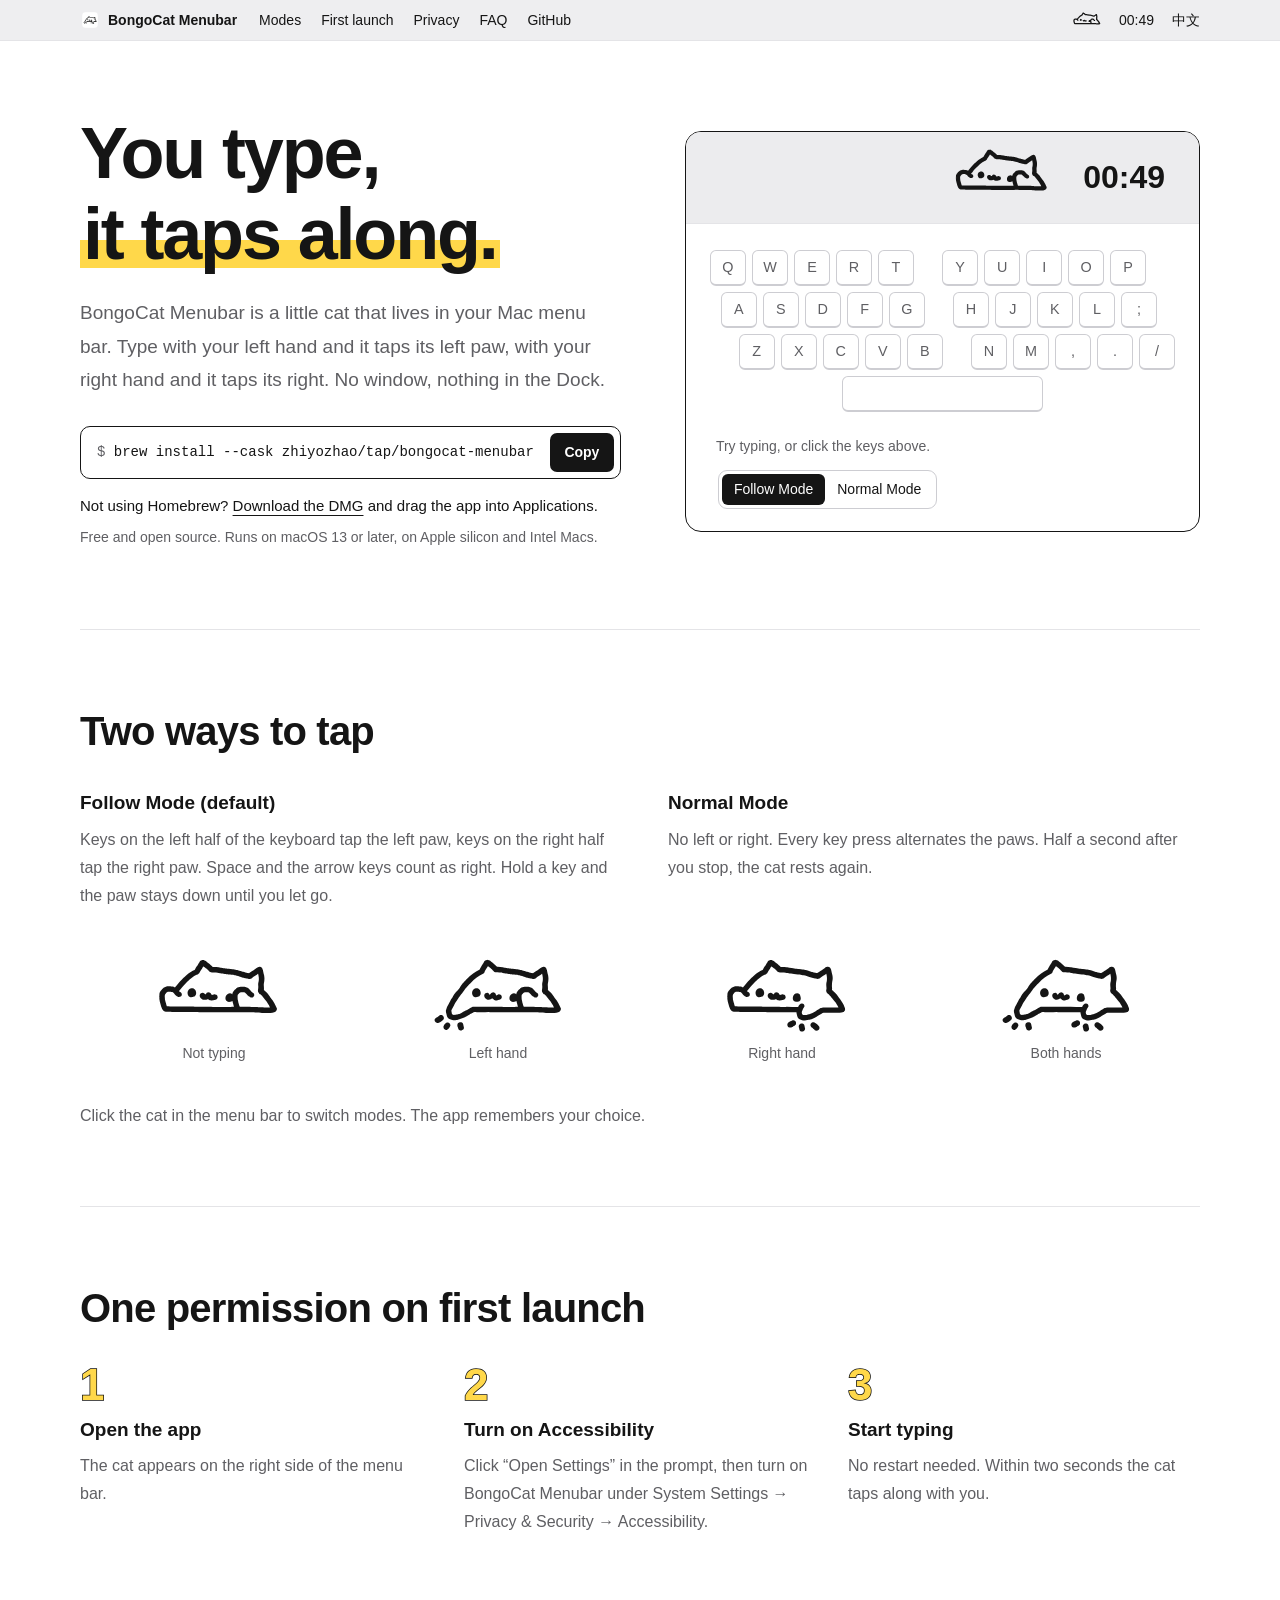
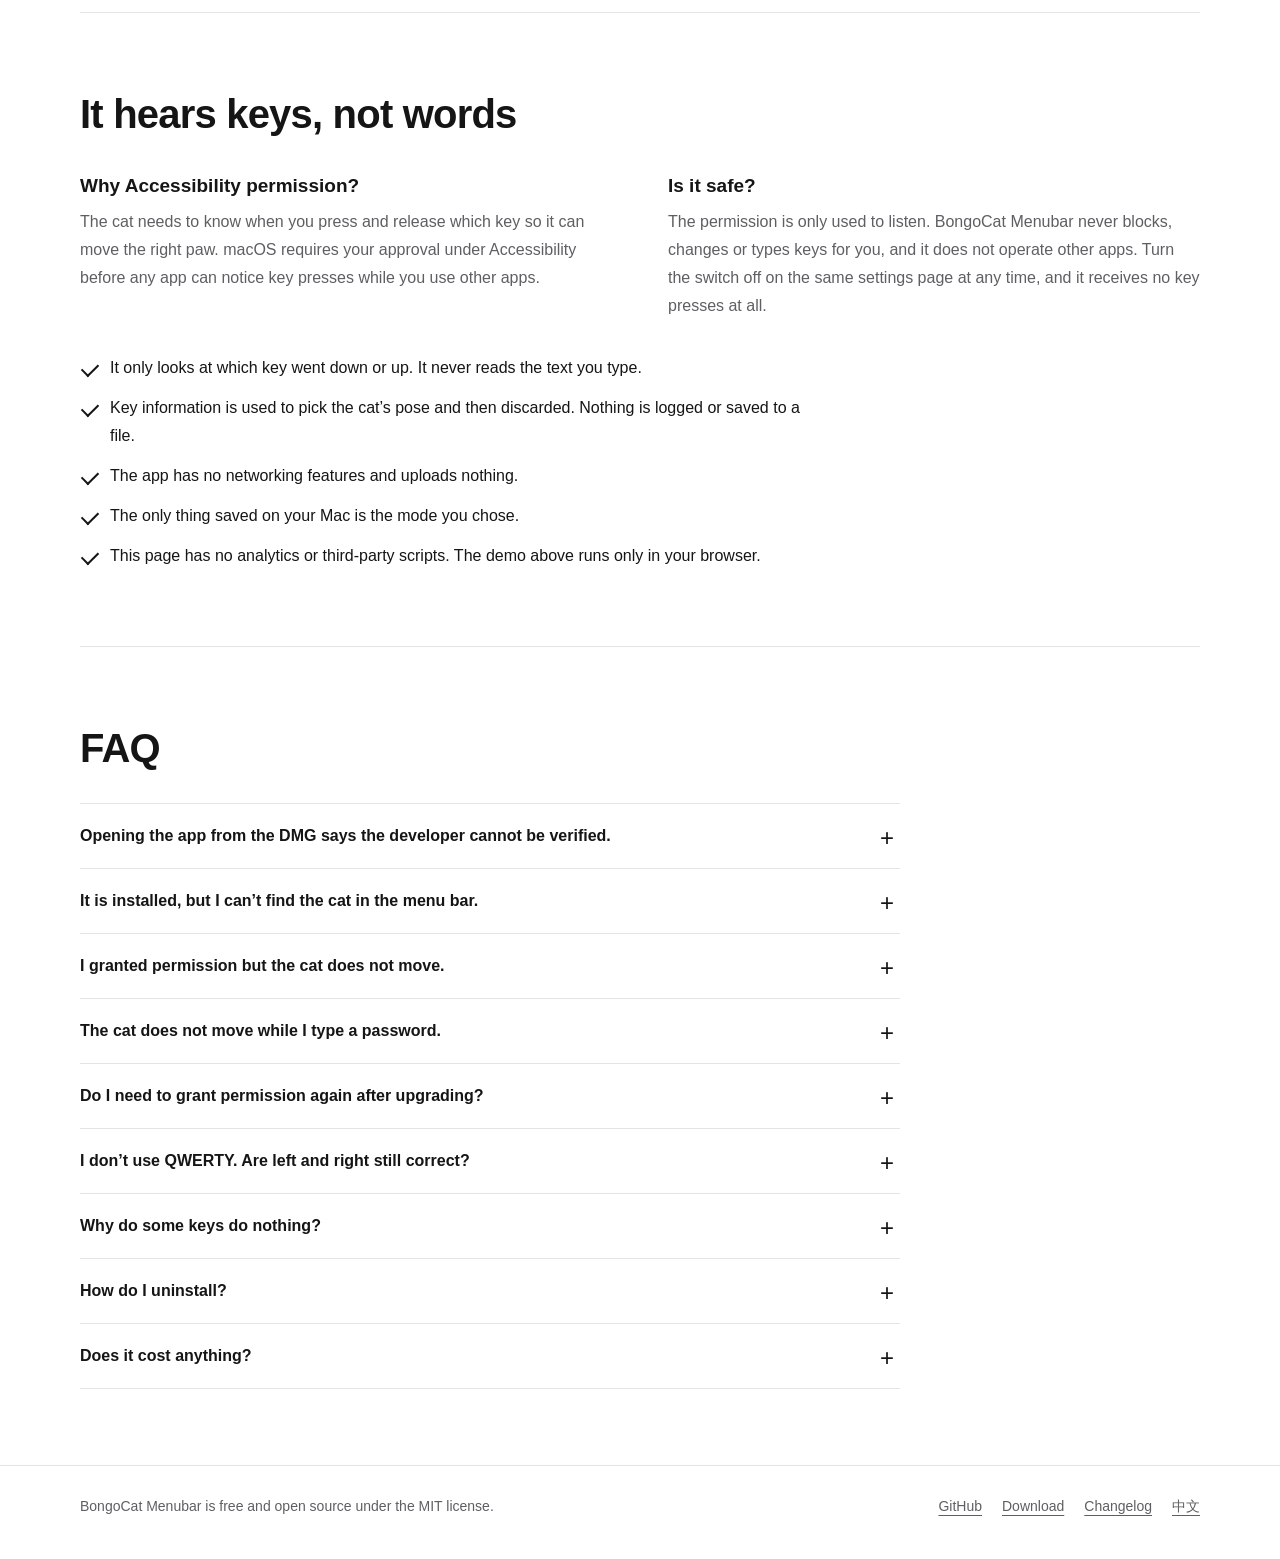
==== site/en/index.html @ d7685385 "feat(site): 新增 GitHub Pages 单页官网，首屏可交互演示，中英双语、浅色深色" ====
<!doctype html>
<html lang="en">
<head>
  <meta charset="utf-8">
  <meta name="viewport" content="width=device-width, initial-scale=1">
  <title>BongoCat Menubar: you type, it taps along</title>
  <meta name="description" content="A Bongo Cat that lives in your Mac menu bar and taps its paws as you type. Free and open source, no network access, never reads what you type. macOS 13 or later.">
  <link rel="canonical" href="https://zhiyozhao.github.io/bongocat-menubar/en/">
  <link rel="alternate" hreflang="zh-CN" href="https://zhiyozhao.github.io/bongocat-menubar/">
  <link rel="alternate" hreflang="en" href="https://zhiyozhao.github.io/bongocat-menubar/en/">
  <link rel="alternate" hreflang="x-default" href="https://zhiyozhao.github.io/bongocat-menubar/">
  <meta name="theme-color" content="#ececee" media="(prefers-color-scheme: light)">
  <meta name="theme-color" content="#2a2a2e" media="(prefers-color-scheme: dark)">
  <meta property="og:type" content="website">
  <meta property="og:title" content="BongoCat Menubar: you type, it taps along">
  <meta property="og:description" content="A Bongo Cat that lives in your Mac menu bar. Free and open source, macOS 13 or later.">
  <meta property="og:url" content="https://zhiyozhao.github.io/bongocat-menubar/en/">
  <meta property="og:image" content="https://zhiyozhao.github.io/bongocat-menubar/assets/og-en.png">
  <meta property="og:locale" content="en_US">
  <meta name="twitter:card" content="summary_large_image">
  <link rel="icon" href="../assets/icon-64.png" type="image/png">
  <link rel="apple-touch-icon" href="../assets/icon-180.png">
  <link rel="stylesheet" href="../style.css">
  <script type="application/ld+json">
  {"@context":"https://schema.org","@type":"SoftwareApplication","name":"BongoCat Menubar","applicationCategory":"UtilitiesApplication","operatingSystem":"macOS 13 or later","offers":{"@type":"Offer","price":"0","priceCurrency":"USD"},"downloadUrl":"https://github.com/zhiyozhao/bongocat-menubar/releases/latest","url":"https://zhiyozhao.github.io/bongocat-menubar/en/","inLanguage":"en"}
  </script>
  <script type="application/ld+json">{"@context": "https://schema.org", "@type": "FAQPage", "mainEntity": [{"@type": "Question", "name": "Opening the app from the DMG says the developer cannot be verified.", "acceptedAnswer": {"@type": "Answer", "text": "The app is not notarized by Apple, so macOS blocks the first launch. Open it once, then go to System Settings → Privacy & Security, click “Open Anyway” near the bottom and confirm. It will not ask again. Installing with Homebrew avoids this prompt."}}, {"@type": "Question", "name": "It is installed, but I can’t find the cat in the menu bar.", "acceptedAnswer": {"@type": "Answer", "text": "When the menu bar is full, MacBooks with a notch hide the icons that don’t fit behind the notch. Quit a few menu bar apps you rarely use, or hold Command and drag unneeded system icons out of the menu bar, and the cat will show up."}}, {"@type": "Question", "name": "I granted permission but the cat does not move.", "acceptedAnswer": {"@type": "Answer", "text": "In System Settings → Privacy & Security → Accessibility, turn BongoCat Menubar off and on again. If that does not help, remove it with the “−” button below the list, reopen the app and grant permission again."}}, {"@type": "Question", "name": "The cat does not move while I type a password.", "acceptedAnswer": {"@type": "Answer", "text": "That is macOS protecting you: while you type into a password field (or a terminal with “Secure Keyboard Entry” on), the system does not tell any third-party app about key presses. It recovers once you leave that field."}}, {"@type": "Question", "name": "Do I need to grant permission again after upgrading?", "acceptedAnswer": {"@type": "Answer", "text": "Since 1.0.0 the permission survives upgrades. Upgrading from an older version needs one more grant."}}, {"@type": "Question", "name": "I don’t use QWERTY. Are left and right still correct?", "acceptedAnswer": {"@type": "Answer", "text": "Yes. Left and right follow the physical position of the keys, whatever input source or keyboard layout you use."}}, {"@type": "Question", "name": "Why do some keys do nothing?", "acceptedAnswer": {"@type": "Answer", "text": "The numeric keypad, Caps Lock, fn, Home, End, Page Up, Page Down, Forward Delete and F13 and above do not move the cat."}}, {"@type": "Question", "name": "How do I uninstall?", "acceptedAnswer": {"@type": "Answer", "text": "First turn off “Launch at Login” in the cat’s menu (if you turned it on). Then run brew uninstall --cask bongocat-menubar, or drag the app from Applications to the Trash. To clear the permission entry too, remove it from the Accessibility list with the “−” button."}}, {"@type": "Question", "name": "Does it cost anything?", "acceptedAnswer": {"@type": "Answer", "text": "No. BongoCat Menubar is free and open source under the MIT license. No ads, no account, no subscription."}}]}</script>
</head>
<body>
  <a class="skip-link" href="#main">Skip to content</a>
  <header class="menubar">
    <div class="wrap">
      <a class="app" href="./"><img src="../assets/icon-64.png" alt="" width="20" height="20">BongoCat Menubar</a>
      <nav aria-label="Page">
        <a href="#modes">Modes</a><a href="#start">First launch</a><a href="#privacy">Privacy</a><a href="#faq">FAQ</a><a href="https://github.com/zhiyozhao/bongocat-menubar">GitHub</a>
      </nav>
      <div class="tray">
        <span class="cat" data-frame="idle" aria-hidden="true"><i class="idle"></i><i class="a"></i><i class="b"></i><i class="both"></i></span>
        <span class="clock" aria-hidden="true">12:14</span>
        <a class="lang" href="../" hreflang="zh-CN" lang="zh-CN">中文</a>
      </div>
    </div>
  </header>

  <main id="main" class="wrap">
    <section class="hero">
      <div class="intro">
        <h1>You type,<br><mark>it taps along.</mark></h1>
        <p class="lede">BongoCat Menubar is a little cat that lives in your Mac menu bar. Type with your left hand and it taps its left paw, with your right hand and it taps its right. No window, nothing in the Dock.</p>
      </div>

      <figure class="demo" aria-label="Demo: the top right of the menu bar, magnified. Type or tap the keys below and the cat taps along">
        <div class="demo-bar">
          <span class="cat" data-frame="idle" aria-hidden="true"><i class="idle"></i><i class="a"></i><i class="b"></i><i class="both"></i></span>
          <span class="clock" aria-hidden="true">12:14</span>
        </div>
        <div class="keyboard" aria-hidden="true">
          <div class="row"><span class="key" data-code="KeyQ">Q</span><span class="key" data-code="KeyW">W</span><span class="key" data-code="KeyE">E</span><span class="key" data-code="KeyR">R</span><span class="key" data-code="KeyT">T</span><span class="split"></span><span class="key" data-code="KeyY">Y</span><span class="key" data-code="KeyU">U</span><span class="key" data-code="KeyI">I</span><span class="key" data-code="KeyO">O</span><span class="key" data-code="KeyP">P</span></div>
          <div class="row"><span class="key" data-code="KeyA">A</span><span class="key" data-code="KeyS">S</span><span class="key" data-code="KeyD">D</span><span class="key" data-code="KeyF">F</span><span class="key" data-code="KeyG">G</span><span class="split"></span><span class="key" data-code="KeyH">H</span><span class="key" data-code="KeyJ">J</span><span class="key" data-code="KeyK">K</span><span class="key" data-code="KeyL">L</span><span class="key" data-code="Semicolon">;</span></div>
          <div class="row"><span class="key" data-code="KeyZ">Z</span><span class="key" data-code="KeyX">X</span><span class="key" data-code="KeyC">C</span><span class="key" data-code="KeyV">V</span><span class="key" data-code="KeyB">B</span><span class="split"></span><span class="key" data-code="KeyN">N</span><span class="key" data-code="KeyM">M</span><span class="key" data-code="Comma">,</span><span class="key" data-code="Period">.</span><span class="key" data-code="Slash">/</span></div>
          <div class="row"><span class="key space" data-code="Space"></span></div>
        </div>
        <div class="demo-foot">
          <p class="hint"><span class="pointer">Try typing, or click the keys above.</span><span class="touch">Tap the keys above to try it.</span></p>
          <fieldset class="modes">
            <legend>Mode</legend>
            <label><input type="radio" name="mode" value="follow" checked>Follow Mode</label>
            <label><input type="radio" name="mode" value="normal">Normal Mode</label>
          </fieldset>
        </div>
      </figure>

      <div class="get">
        <div class="install">
          <code>brew install --cask zhiyozhao/tap/bongocat-menubar</code>
          <button class="copy" type="button" data-copy="brew install --cask zhiyozhao/tap/bongocat-menubar" data-done="Copied" aria-label="Copy install command">Copy</button>
        </div>
        <p class="alt">Not using Homebrew? <a href="https://github.com/zhiyozhao/bongocat-menubar/releases/latest">Download the DMG</a> and drag the app into Applications.</p>
        <p class="meta">Free and open source. Runs on macOS 13 or later, on Apple silicon and Intel Macs.</p>
      </div>
    </section>

    <section id="modes" class="section">
      <h2>Two ways to tap</h2>
      <div class="two">
        <div><h3>Follow Mode (default)</h3><p class="muted">Keys on the left half of the keyboard tap the left paw, keys on the right half tap the right paw. Space and the arrow keys count as right. Hold a key and the paw stays down until you let go.</p></div>
        <div><h3>Normal Mode</h3><p class="muted">No left or right. Every key press alternates the paws. Half a second after you stop, the cat rests again.</p></div>
      </div>
      <ul class="poses">
        <li><span class="cat" data-static aria-hidden="true"><i class="idle"></i></span><span>Not typing</span></li>
        <li><span class="cat" data-static aria-hidden="true"><i class="a"></i></span><span>Left hand</span></li>
        <li><span class="cat" data-static aria-hidden="true"><i class="b"></i></span><span>Right hand</span></li>
        <li><span class="cat" data-static aria-hidden="true"><i class="both"></i></span><span>Both hands</span></li>
      </ul>
      <p class="note">Click the cat in the menu bar to switch modes. The app remembers your choice.</p>
    </section>

    <section id="start" class="section">
      <h2>One permission on first launch</h2>
      <ol class="steps">
        <li><h3>Open the app</h3><p class="muted">The cat appears on the right side of the menu bar.</p></li>
        <li><h3>Turn on Accessibility</h3><p class="muted">Click “Open Settings” in the prompt, then turn on BongoCat Menubar under System Settings → Privacy &amp; Security → Accessibility.</p></li>
        <li><h3>Start typing</h3><p class="muted">No restart needed. Within two seconds the cat taps along with you.</p></li>
      </ol>
    </section>

    <section id="privacy" class="section">
      <h2>It hears keys, not words</h2>
      <div class="two">
        <div><h3>Why Accessibility permission?</h3><p class="muted">The cat needs to know when you press and release which key so it can move the right paw. macOS requires your approval under Accessibility before any app can notice key presses while you use other apps.</p></div>
        <div><h3>Is it safe?</h3><p class="muted">The permission is only used to listen. BongoCat Menubar never blocks, changes or types keys for you, and it does not operate other apps. Turn the switch off on the same settings page at any time, and it receives no key presses at all.</p></div>
      </div>
      <ul class="promises">
        <li>It only looks at which key went down or up. It never reads the text you type.</li>
        <li>Key information is used to pick the cat’s pose and then discarded. Nothing is logged or saved to a file.</li>
        <li>The app has no networking features and uploads nothing.</li>
        <li>The only thing saved on your Mac is the mode you chose.</li>
        <li>This page has no analytics or third-party scripts. The demo above runs only in your browser.</li>
      </ul>
    </section>

    <section id="faq" class="section">
      <h2>FAQ</h2>
      <details><summary>Opening the app from the DMG says the developer cannot be verified.</summary><p>The app is not notarized by Apple, so macOS blocks the first launch. Open it once, then go to System Settings → Privacy &amp; Security, click “Open Anyway” near the bottom and confirm. It will not ask again. Installing with Homebrew avoids this prompt.</p></details>
      <details><summary>It is installed, but I can’t find the cat in the menu bar.</summary><p>When the menu bar is full, MacBooks with a notch hide the icons that don’t fit behind the notch. Quit a few menu bar apps you rarely use, or hold Command and drag unneeded system icons out of the menu bar, and the cat will show up.</p></details>
      <details><summary>I granted permission but the cat does not move.</summary><p>In System Settings → Privacy &amp; Security → Accessibility, turn BongoCat Menubar off and on again. If that does not help, remove it with the “−” button below the list, reopen the app and grant permission again.</p></details>
      <details><summary>The cat does not move while I type a password.</summary><p>That is macOS protecting you: while you type into a password field (or a terminal with “Secure Keyboard Entry” on), the system does not tell any third-party app about key presses. It recovers once you leave that field.</p></details>
      <details><summary>Do I need to grant permission again after upgrading?</summary><p>Since 1.0.0 the permission survives upgrades. Upgrading from an older version needs one more grant.</p></details>
      <details><summary>I don’t use QWERTY. Are left and right still correct?</summary><p>Yes. Left and right follow the physical position of the keys, whatever input source or keyboard layout you use.</p></details>
      <details><summary>Why do some keys do nothing?</summary><p>The numeric keypad, Caps Lock, fn, Home, End, Page Up, Page Down, Forward Delete and F13 and above do not move the cat.</p></details>
      <details><summary>How do I uninstall?</summary><p>First turn off “Launch at Login” in the cat’s menu (if you turned it on). Then run <code>brew uninstall --cask bongocat-menubar</code>, or drag the app from Applications to the Trash. To clear the permission entry too, remove it from the Accessibility list with the “−” button.</p></details>
      <details><summary>Does it cost anything?</summary><p>No. BongoCat Menubar is free and open source under the MIT license. No ads, no account, no subscription.</p></details>
    </section>
  </main>

  <footer>
    <div class="wrap">
      <span>BongoCat Menubar is free and open source under the MIT license.</span>
      <nav aria-label="Footer">
        <a href="https://github.com/zhiyozhao/bongocat-menubar">GitHub</a>
        <a href="https://github.com/zhiyozhao/bongocat-menubar/releases/latest">Download</a>
        <a href="https://github.com/zhiyozhao/bongocat-menubar/blob/master/CHANGELOG.md">Changelog</a>
        <a href="../" hreflang="zh-CN" lang="zh-CN">中文</a>
      </nav>
    </div>
  </footer>
  <script src="../demo.js" defer></script>
</body>
</html>
---- site/style.css ----
/* BongoCat Menubar site. Colors: paper / ink / pencil / rule / bar / marker. */
:root {
  color-scheme: light dark;
  --paper: #ffffff;
  --ink: #151515;
  --pencil: #5f5f63;
  --rule: #e4e4e7;
  --bar: #ececee;
  --key: #ffffff;
  --key-edge: #cdcdd2;
  --marker: #ffd84a;
  --on-marker: #151515;
  --max: 1120px;
  font-family: -apple-system, BlinkMacSystemFont, "SF Pro Text", "PingFang SC", "Hiragino Sans GB", "Microsoft YaHei", "Helvetica Neue", Arial, sans-serif;
  font-synthesis: none;
}

@media (prefers-color-scheme: dark) {
  :root {
    --paper: #18181a;
    --ink: #f2f2f3;
    --pencil: #a3a3aa;
    --rule: #2e2e33;
    --bar: #2a2a2e;
    --key: #222226;
    --key-edge: #3d3d43;
  }
}

* { box-sizing: border-box; }
html { scroll-behavior: smooth; scroll-padding-top: 64px; }
@media (prefers-reduced-motion: reduce) { html { scroll-behavior: auto; } }
body { margin: 0; background: var(--paper); color: var(--ink); font-size: 16px; line-height: 1.75; -webkit-text-size-adjust: 100%; }
a { color: inherit; text-decoration-thickness: 1px; text-underline-offset: 4px; }
a:hover { text-decoration-color: var(--marker); text-decoration-thickness: 3px; }
:focus-visible { outline: 3px solid var(--marker); outline-offset: 3px; border-radius: 4px; }
code, kbd, button, input { font: inherit; }
code { font-family: ui-monospace, "SF Mono", Menlo, monospace; font-size: .9em; }
.wrap { width: min(calc(100% - 48px), var(--max)); margin-inline: auto; }
.skip-link { position: fixed; top: -100px; left: 16px; z-index: 20; padding: 6px 12px; background: var(--ink); color: var(--paper); }
.skip-link:focus { top: 8px; }

/* The cat: four stacked masks, one visible. Color follows currentColor. */
.cat { position: relative; display: inline-block; aspect-ratio: 89 / 51; color: var(--ink); }
.cat i { position: absolute; inset: 0; background: currentColor; visibility: hidden;
  -webkit-mask-position: center; mask-position: center; -webkit-mask-size: contain; mask-size: contain;
  -webkit-mask-repeat: no-repeat; mask-repeat: no-repeat; }
.cat i.idle { -webkit-mask-image: url(assets/idle.svg); mask-image: url(assets/idle.svg); }
.cat i.a { -webkit-mask-image: url(assets/typing_a.svg); mask-image: url(assets/typing_a.svg); }
.cat i.b { -webkit-mask-image: url(assets/typing_b.svg); mask-image: url(assets/typing_b.svg); }
.cat i.both { -webkit-mask-image: url(assets/typing_both.svg); mask-image: url(assets/typing_both.svg); }
.cat[data-static] i, .cat[data-frame="idle"] i.idle, .cat[data-frame="a"] i.a, .cat[data-frame="b"] i.b, .cat[data-frame="both"] i.both { visibility: visible; }

/* Header styled as a macOS menu bar, with the real-size cat on the right. */
.menubar { position: sticky; top: 0; z-index: 10; background: color-mix(in srgb, var(--bar) 88%, transparent);
  -webkit-backdrop-filter: blur(16px); backdrop-filter: blur(16px); border-bottom: 1px solid var(--rule); font-size: 14px; }
.menubar .wrap { display: flex; align-items: center; gap: 22px; height: 40px; }
.menubar .app { display: inline-flex; align-items: center; gap: 8px; font-weight: 700; text-decoration: none; white-space: nowrap; }
.menubar .app img { width: 20px; height: 20px; }
.menubar nav { display: flex; gap: 20px; }
.menubar nav a { text-decoration: none; white-space: nowrap; }
.menubar .tray { margin-left: auto; display: flex; align-items: center; gap: 18px; white-space: nowrap; }
.menubar .tray .cat { height: 17px; }
.menubar .clock { font-variant-numeric: tabular-nums; }
.menubar .lang { font-weight: 600; text-decoration: none; }

/* Hero */
.hero { display: grid; grid-template-columns: minmax(0, 1.05fr) minmax(0, 1fr); grid-template-areas: "intro demo" "get demo"; column-gap: clamp(36px, 5vw, 72px); align-items: center; padding: 72px 0 80px; }
.hero .intro { grid-area: intro; align-self: end; }
.hero .demo { grid-area: demo; }
.hero .get { grid-area: get; align-self: start; }
h1 { margin: 0; font-size: clamp(42px, 6vw, 72px); line-height: 1.12; letter-spacing: -.03em; font-weight: 800; }
mark { color: inherit; background: linear-gradient(transparent 58%, var(--marker) 58%, var(--marker) 92%, transparent 92%); padding: 0 .04em; }
@media (prefers-color-scheme: dark) { mark { color: var(--on-marker); background: var(--marker); border-radius: 4px; padding: 0 .1em; } }
.lede { max-width: 30em; margin: 22px 0 0; color: var(--pencil); font-size: 19px; }
.install { display: flex; align-items: center; gap: 10px; max-width: 580px; margin-top: 30px; padding: 6px 6px 6px 16px;
  border: 1.5px solid var(--ink); border-radius: 10px; }
.install code { flex: 1; min-width: 0; overflow-x: auto; white-space: nowrap; font-size: 14px; padding: 6px 0; }
.install code::before { content: "$ "; color: var(--pencil); }
.copy { flex: 0 0 auto; min-width: 64px; padding: 7px 14px; border: 0; border-radius: 7px; background: var(--ink); color: var(--paper); font-size: 14px; font-weight: 600; cursor: pointer; }
.copy:hover { background: var(--marker); color: var(--on-marker); }
.alt { margin: 14px 0 0; font-size: 15px; }
.meta { margin: 6px 0 0; color: var(--pencil); font-size: 14px; }

/* Demo: a magnified corner of the menu bar plus a small keyboard. */
.demo { margin: 0; padding: 0 0 22px; border: 1.5px solid var(--ink); border-radius: 16px; overflow: hidden; background: var(--paper); }
.demo-bar { display: flex; align-items: center; justify-content: flex-end; gap: clamp(18px, 4vw, 34px); height: clamp(64px, 11vw, 92px); padding: 0 clamp(20px, 4vw, 34px); background: var(--bar); border-bottom: 1px solid var(--rule); }
.demo-bar .cat { height: clamp(40px, 7vw, 58px); }
.demo-bar .clock { font-size: clamp(22px, 3.6vw, 32px); font-weight: 600; font-variant-numeric: tabular-nums; }
.keyboard { --k: clamp(26px, 3.4vw, 36px); --g: clamp(4px, .6vw, 6px); display: grid; justify-content: center; gap: var(--g); margin: 26px auto 0; padding: 0 12px;
  user-select: none; -webkit-user-select: none; touch-action: manipulation; }
.row { display: flex; gap: var(--g); }
.row:nth-child(2) { padding-left: calc(var(--k) * .3); }
.row:nth-child(3) { padding-left: calc(var(--k) * .8); }
.row:nth-child(4) { justify-content: center; }
.row .split { width: calc(var(--k) * .45); }
.key { display: grid; place-items: center; width: var(--k); height: var(--k); border: 1px solid var(--key-edge); border-bottom-width: 2px; border-radius: 6px;
  background: var(--key); color: var(--pencil); font-size: calc(var(--k) * .4); cursor: pointer; }
.key.space { width: calc(var(--k) * 5.6); }
.key.down { background: var(--marker); border-color: var(--marker); color: var(--on-marker); transform: translateY(1px); }
.demo-foot { display: flex; flex-wrap: wrap; align-items: center; justify-content: space-between; gap: 12px 20px; margin: 22px clamp(16px, 4vw, 30px) 0; }
.hint { margin: 0; color: var(--pencil); font-size: 14px; }
.hint .touch { display: none; }
@media (hover: none) { .hint .pointer { display: none; } .hint .touch { display: inline; } }
.modes { display: inline-flex; padding: 3px; border: 1px solid var(--key-edge); border-radius: 9px; font-size: 14px; }
.modes legend { position: absolute; width: 1px; height: 1px; overflow: hidden; clip: rect(0 0 0 0); }
.modes label { position: relative; padding: 3px 12px; border-radius: 6px; cursor: pointer; white-space: nowrap; }
.modes input { position: absolute; opacity: 0; }
.modes label:has(input:checked) { background: var(--ink); color: var(--paper); }
.modes label:has(input:focus-visible) { outline: 3px solid var(--marker); outline-offset: 2px; }

/* Sections */
.section { padding: 76px 0; border-top: 1px solid var(--rule); }
h2 { margin: 0 0 30px; font-size: clamp(28px, 3.4vw, 40px); line-height: 1.25; letter-spacing: -.02em; font-weight: 800; }
h3 { margin: 0 0 6px; font-size: 19px; }
.section p { margin: 0; }
.muted { color: var(--pencil); }

.two { display: grid; grid-template-columns: 1fr 1fr; gap: 28px 56px; }
.poses { display: grid; grid-template-columns: repeat(4, 1fr); gap: 16px; margin: 48px 0 0; padding: 0; list-style: none; text-align: center; }
.poses li { display: grid; justify-items: center; }
.poses .cat { display: block; width: min(100%, 132px); }
.poses li > span:last-child { display: block; margin-top: 8px; color: var(--pencil); font-size: 14px; }
.note { margin-top: 36px !important; color: var(--pencil); }

.steps { display: grid; grid-template-columns: repeat(3, 1fr); gap: 32px; margin: 0; padding: 0; list-style: none; counter-reset: step; }
.steps li { counter-increment: step; }
.steps li::before { content: counter(step); display: block; margin-bottom: 6px; font-size: 44px; font-weight: 800; line-height: 1; color: var(--marker);
  -webkit-text-stroke: 1.5px var(--ink); paint-order: stroke fill; }

.why { margin-top: 56px !important; }
.promises { margin: 34px 0 0; padding: 0; list-style: none; display: grid; gap: 12px; max-width: 46em; }
.promises li { position: relative; padding-left: 30px; }
.promises li::before { content: ""; position: absolute; left: 2px; top: .55em; width: 14px; height: 8px; border-left: 2.5px solid var(--ink); border-bottom: 2.5px solid var(--ink); transform: rotate(-45deg); }

details { border-top: 1px solid var(--rule); max-width: 820px; }
details:last-of-type { border-bottom: 1px solid var(--rule); }
summary { position: relative; padding: 18px 40px 18px 0; font-weight: 650; cursor: pointer; list-style: none; }
summary::-webkit-details-marker { display: none; }
summary::after { content: "+"; position: absolute; right: 6px; top: 13px; font-size: 24px; font-weight: 400; }
details[open] summary::after { content: "−"; }
details p { margin: -4px 0 20px !important; color: var(--pencil); }

footer { border-top: 1px solid var(--rule); }
footer .wrap { display: flex; flex-wrap: wrap; justify-content: space-between; gap: 12px 24px; padding: 28px 0 40px; color: var(--pencil); font-size: 14px; }
footer nav { display: flex; flex-wrap: wrap; gap: 8px 20px; }

@media (max-width: 920px) {
  .menubar nav { display: none; }
  .hero { grid-template-columns: minmax(0, 1fr); grid-template-areas: "intro" "demo" "get"; row-gap: 32px; padding: 40px 0 60px; }
  .steps { grid-template-columns: 1fr; gap: 26px; }
}

@media (max-width: 640px) {
  .wrap { width: calc(100% - 32px); }
  .menubar .wrap { gap: 14px; }
  .menubar .tray { gap: 14px; }
  .lede { font-size: 17px; }
  .install { align-items: flex-start; }
  .install code { white-space: normal; overflow-wrap: anywhere; font-size: 13px; line-height: 1.5; }
  .section { padding: 56px 0; }
  .two { grid-template-columns: 1fr; }
  .poses { grid-template-columns: repeat(2, 1fr); row-gap: 28px; }
  .keyboard { --k: min(30px, calc((100vw - 32px - 24px - 9 * 4px - 14px) / 10.8)); --g: 4px; }
  .demo-foot { flex-direction: column; align-items: flex-start; }
}
@media (max-width: 920px) { .hero .install { margin-top: 0; } }
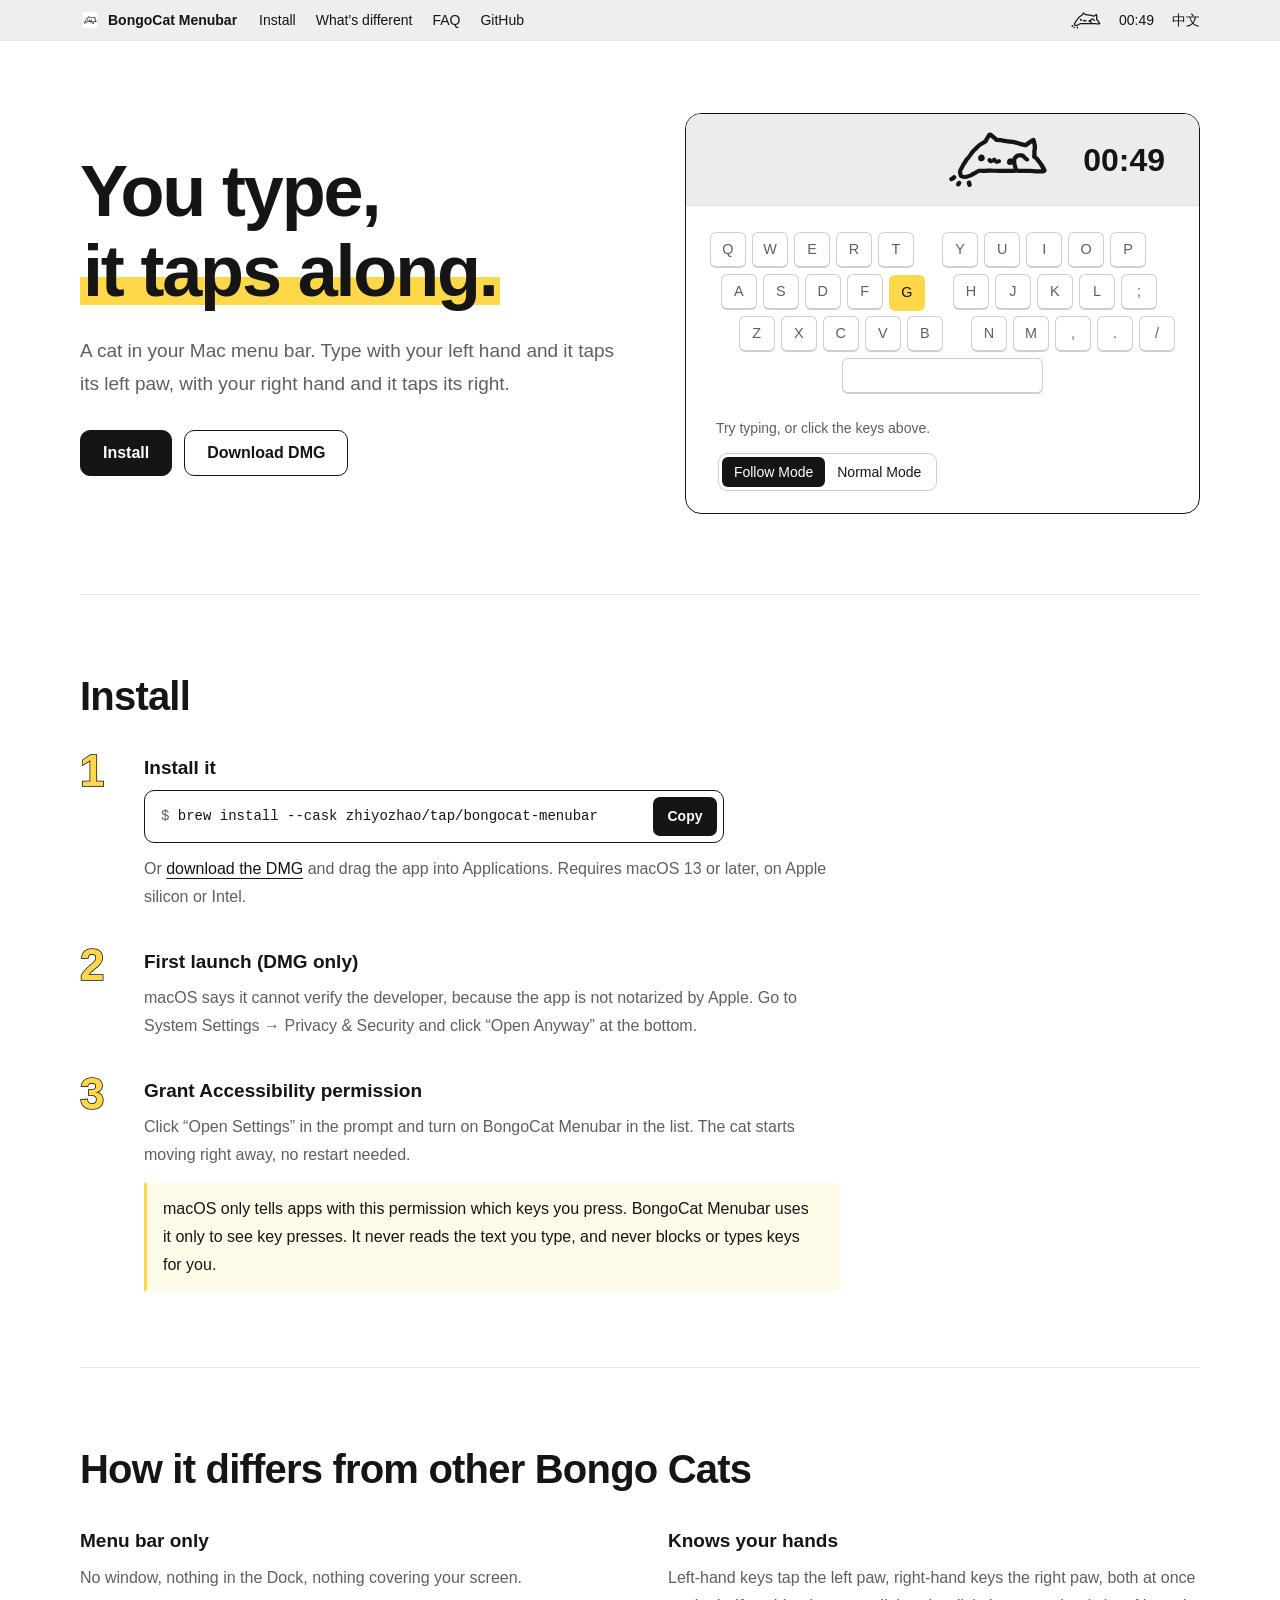
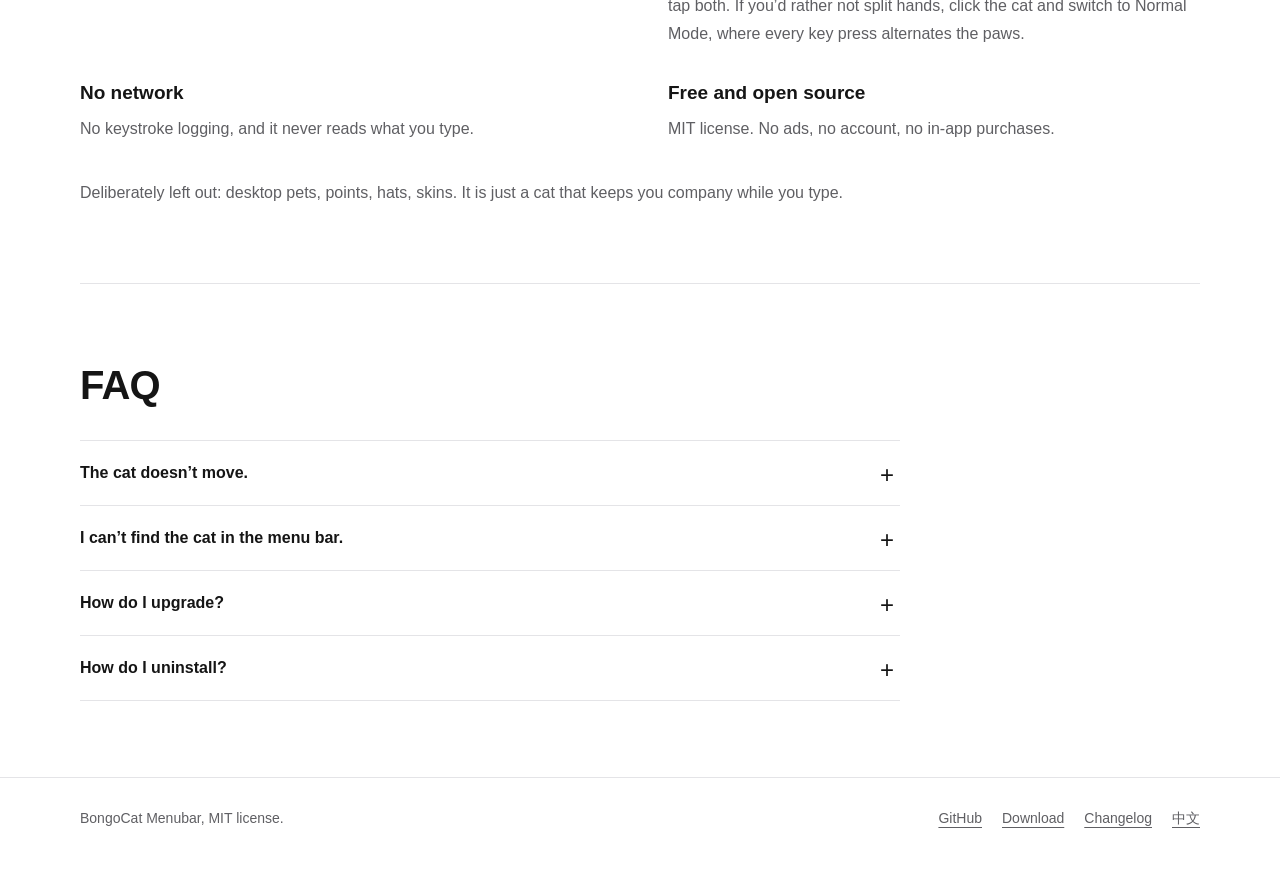
==== commit f717e598: "docs: README 与官网按用户需要重写，安装单独成节并前置，删去常识性和技术性内容" ====
--- a/site/en/index.html
+++ b/site/en/index.html
@@ -4,7 +4,7 @@
   <meta charset="utf-8">
   <meta name="viewport" content="width=device-width, initial-scale=1">
   <title>BongoCat Menubar: you type, it taps along</title>
-  <meta name="description" content="A Bongo Cat that lives in your Mac menu bar and taps its paws as you type. Free and open source, no network access, never reads what you type. macOS 13 or later.">
+  <meta name="description" content="A cat in your Mac menu bar that taps its paws as you type: left hand, left paw; right hand, right paw. Free and open source, no network access, macOS 13 or later.">
   <link rel="canonical" href="https://zhiyozhao.github.io/bongocat-menubar/en/">
   <link rel="alternate" hreflang="zh-CN" href="https://zhiyozhao.github.io/bongocat-menubar/">
   <link rel="alternate" hreflang="en" href="https://zhiyozhao.github.io/bongocat-menubar/en/">
@@ -13,7 +13,7 @@
   <meta name="theme-color" content="#2a2a2e" media="(prefers-color-scheme: dark)">
   <meta property="og:type" content="website">
   <meta property="og:title" content="BongoCat Menubar: you type, it taps along">
-  <meta property="og:description" content="A Bongo Cat that lives in your Mac menu bar. Free and open source, macOS 13 or later.">
+  <meta property="og:description" content="A cat in your Mac menu bar that taps along as you type. Free and open source.">
   <meta property="og:url" content="https://zhiyozhao.github.io/bongocat-menubar/en/">
   <meta property="og:image" content="https://zhiyozhao.github.io/bongocat-menubar/assets/og-en.png">
   <meta property="og:locale" content="en_US">
@@ -21,19 +21,15 @@
   <link rel="icon" href="../assets/icon-64.png" type="image/png">
   <link rel="apple-touch-icon" href="../assets/icon-180.png">
   <link rel="stylesheet" href="../style.css">
-  <script type="application/ld+json">
-  {"@context":"https://schema.org","@type":"SoftwareApplication","name":"BongoCat Menubar","applicationCategory":"UtilitiesApplication","operatingSystem":"macOS 13 or later","offers":{"@type":"Offer","price":"0","priceCurrency":"USD"},"downloadUrl":"https://github.com/zhiyozhao/bongocat-menubar/releases/latest","url":"https://zhiyozhao.github.io/bongocat-menubar/en/","inLanguage":"en"}
-  </script>
-  <script type="application/ld+json">{"@context": "https://schema.org", "@type": "FAQPage", "mainEntity": [{"@type": "Question", "name": "Opening the app from the DMG says the developer cannot be verified.", "acceptedAnswer": {"@type": "Answer", "text": "The app is not notarized by Apple, so macOS blocks the first launch. Open it once, then go to System Settings → Privacy & Security, click “Open Anyway” near the bottom and confirm. It will not ask again. Installing with Homebrew avoids this prompt."}}, {"@type": "Question", "name": "It is installed, but I can’t find the cat in the menu bar.", "acceptedAnswer": {"@type": "Answer", "text": "When the menu bar is full, MacBooks with a notch hide the icons that don’t fit behind the notch. Quit a few menu bar apps you rarely use, or hold Command and drag unneeded system icons out of the menu bar, and the cat will show up."}}, {"@type": "Question", "name": "I granted permission but the cat does not move.", "acceptedAnswer": {"@type": "Answer", "text": "In System Settings → Privacy & Security → Accessibility, turn BongoCat Menubar off and on again. If that does not help, remove it with the “−” button below the list, reopen the app and grant permission again."}}, {"@type": "Question", "name": "The cat does not move while I type a password.", "acceptedAnswer": {"@type": "Answer", "text": "That is macOS protecting you: while you type into a password field (or a terminal with “Secure Keyboard Entry” on), the system does not tell any third-party app about key presses. It recovers once you leave that field."}}, {"@type": "Question", "name": "Do I need to grant permission again after upgrading?", "acceptedAnswer": {"@type": "Answer", "text": "Since 1.0.0 the permission survives upgrades. Upgrading from an older version needs one more grant."}}, {"@type": "Question", "name": "I don’t use QWERTY. Are left and right still correct?", "acceptedAnswer": {"@type": "Answer", "text": "Yes. Left and right follow the physical position of the keys, whatever input source or keyboard layout you use."}}, {"@type": "Question", "name": "Why do some keys do nothing?", "acceptedAnswer": {"@type": "Answer", "text": "The numeric keypad, Caps Lock, fn, Home, End, Page Up, Page Down, Forward Delete and F13 and above do not move the cat."}}, {"@type": "Question", "name": "How do I uninstall?", "acceptedAnswer": {"@type": "Answer", "text": "First turn off “Launch at Login” in the cat’s menu (if you turned it on). Then run brew uninstall --cask bongocat-menubar, or drag the app from Applications to the Trash. To clear the permission entry too, remove it from the Accessibility list with the “−” button."}}, {"@type": "Question", "name": "Does it cost anything?", "acceptedAnswer": {"@type": "Answer", "text": "No. BongoCat Menubar is free and open source under the MIT license. No ads, no account, no subscription."}}]}</script>
+  <script type="application/ld+json">{"@context": "https://schema.org", "@type": "SoftwareApplication", "name": "BongoCat Menubar", "applicationCategory": "UtilitiesApplication", "operatingSystem": "macOS 13 or later", "offers": {"@type": "Offer", "price": "0", "priceCurrency": "USD"}, "downloadUrl": "https://github.com/zhiyozhao/bongocat-menubar/releases/latest", "url": "https://zhiyozhao.github.io/bongocat-menubar/en/", "inLanguage": "en"}</script>
+  <script type="application/ld+json">{"@context": "https://schema.org", "@type": "FAQPage", "mainEntity": [{"@type": "Question", "name": "The cat doesn’t move.", "acceptedAnswer": {"@type": "Answer", "text": "It is normal for the cat to stay still while you type a password: macOS does not share those key presses with any app. The numeric keypad, Caps Lock and fn never move it. Otherwise, go to System Settings → Privacy & Security → Accessibility and turn BongoCat Menubar off and on again."}}, {"@type": "Question", "name": "I can’t find the cat in the menu bar.", "acceptedAnswer": {"@type": "Answer", "text": "On MacBooks with a notch, menu bar icons that don’t fit are hidden behind the notch. Quit a few menu bar apps and it will show up."}}, {"@type": "Question", "name": "How do I upgrade?", "acceptedAnswer": {"@type": "Answer", "text": "brew upgrade --cask bongocat-menubar, or download the new DMG and replace the app. You don’t need to grant permission again."}}, {"@type": "Question", "name": "How do I uninstall?", "acceptedAnswer": {"@type": "Answer", "text": "If you turned on Launch at Login, turn it off in the cat’s menu first. Then run brew uninstall --cask bongocat-menubar, or drag the app to the Trash."}}]}</script>
 </head>
 <body>
   <a class="skip-link" href="#main">Skip to content</a>
   <header class="menubar">
     <div class="wrap">
       <a class="app" href="./"><img src="../assets/icon-64.png" alt="" width="20" height="20">BongoCat Menubar</a>
-      <nav aria-label="Page">
-        <a href="#modes">Modes</a><a href="#start">First launch</a><a href="#privacy">Privacy</a><a href="#faq">FAQ</a><a href="https://github.com/zhiyozhao/bongocat-menubar">GitHub</a>
-      </nav>
+      <nav aria-label="Page"><a href="#install">Install</a><a href="#diff">What’s different</a><a href="#faq">FAQ</a><a href="https://github.com/zhiyozhao/bongocat-menubar">GitHub</a></nav>
       <div class="tray">
         <span class="cat" data-frame="idle" aria-hidden="true"><i class="idle"></i><i class="a"></i><i class="b"></i><i class="both"></i></span>
         <span class="clock" aria-hidden="true">12:14</span>
@@ -46,7 +42,8 @@
     <section class="hero">
       <div class="intro">
         <h1>You type,<br><mark>it taps along.</mark></h1>
-        <p class="lede">BongoCat Menubar is a little cat that lives in your Mac menu bar. Type with your left hand and it taps its left paw, with your right hand and it taps its right. No window, nothing in the Dock.</p>
+        <p class="lede">A cat in your Mac menu bar. Type with your left hand and it taps its left paw, with your right hand and it taps its right.</p>
+        <div class="actions"><a class="button primary" href="#install">Install</a><a class="button" href="https://github.com/zhiyozhao/bongocat-menubar/releases/latest">Download DMG</a></div>
       </div>
 
       <figure class="demo" aria-label="Demo: the top right of the menu bar, magnified. Type or tap the keys below and the cat taps along">
@@ -69,73 +66,43 @@
           </fieldset>
         </div>
       </figure>
-
-      <div class="get">
-        <div class="install">
-          <code>brew install --cask zhiyozhao/tap/bongocat-menubar</code>
-          <button class="copy" type="button" data-copy="brew install --cask zhiyozhao/tap/bongocat-menubar" data-done="Copied" aria-label="Copy install command">Copy</button>
-        </div>
-        <p class="alt">Not using Homebrew? <a href="https://github.com/zhiyozhao/bongocat-menubar/releases/latest">Download the DMG</a> and drag the app into Applications.</p>
-        <p class="meta">Free and open source. Runs on macOS 13 or later, on Apple silicon and Intel Macs.</p>
-      </div>
     </section>
 
-    <section id="modes" class="section">
-      <h2>Two ways to tap</h2>
-      <div class="two">
-        <div><h3>Follow Mode (default)</h3><p class="muted">Keys on the left half of the keyboard tap the left paw, keys on the right half tap the right paw. Space and the arrow keys count as right. Hold a key and the paw stays down until you let go.</p></div>
-        <div><h3>Normal Mode</h3><p class="muted">No left or right. Every key press alternates the paws. Half a second after you stop, the cat rests again.</p></div>
-      </div>
-      <ul class="poses">
-        <li><span class="cat" data-static aria-hidden="true"><i class="idle"></i></span><span>Not typing</span></li>
-        <li><span class="cat" data-static aria-hidden="true"><i class="a"></i></span><span>Left hand</span></li>
-        <li><span class="cat" data-static aria-hidden="true"><i class="b"></i></span><span>Right hand</span></li>
-        <li><span class="cat" data-static aria-hidden="true"><i class="both"></i></span><span>Both hands</span></li>
-      </ul>
-      <p class="note">Click the cat in the menu bar to switch modes. The app remembers your choice.</p>
-    </section>
-
-    <section id="start" class="section">
-      <h2>One permission on first launch</h2>
+    <section id="install" class="section">
+      <h2>Install</h2>
       <ol class="steps">
-        <li><h3>Open the app</h3><p class="muted">The cat appears on the right side of the menu bar.</p></li>
-        <li><h3>Turn on Accessibility</h3><p class="muted">Click “Open Settings” in the prompt, then turn on BongoCat Menubar under System Settings → Privacy &amp; Security → Accessibility.</p></li>
-        <li><h3>Start typing</h3><p class="muted">No restart needed. Within two seconds the cat taps along with you.</p></li>
+        <li><h3>Install it</h3>
+          <div class="install"><code>brew install --cask zhiyozhao/tap/bongocat-menubar</code><button class="copy" type="button" data-copy="brew install --cask zhiyozhao/tap/bongocat-menubar" data-done="Copied" aria-label="Copy install command">Copy</button></div>
+          <p class="muted">Or <a href="https://github.com/zhiyozhao/bongocat-menubar/releases/latest">download the DMG</a> and drag the app into Applications. Requires macOS 13 or later, on Apple silicon or Intel.</p></li>
+        <li><h3>First launch (DMG only)</h3><p class="muted">macOS says it cannot verify the developer, because the app is not notarized by Apple. Go to System Settings → Privacy &amp; Security and click “Open Anyway” at the bottom.</p></li>
+        <li><h3>Grant Accessibility permission</h3><p class="muted">Click “Open Settings” in the prompt and turn on BongoCat Menubar in the list. The cat starts moving right away, no restart needed.</p>
+          <p class="why">macOS only tells apps with this permission which keys you press. BongoCat Menubar uses it only to see key presses. It never reads the text you type, and never blocks or types keys for you.</p></li>
       </ol>
     </section>
 
-    <section id="privacy" class="section">
-      <h2>It hears keys, not words</h2>
+    <section id="diff" class="section">
+      <h2>How it differs from other <span class="nw">Bongo Cats</span></h2>
       <div class="two">
-        <div><h3>Why Accessibility permission?</h3><p class="muted">The cat needs to know when you press and release which key so it can move the right paw. macOS requires your approval under Accessibility before any app can notice key presses while you use other apps.</p></div>
-        <div><h3>Is it safe?</h3><p class="muted">The permission is only used to listen. BongoCat Menubar never blocks, changes or types keys for you, and it does not operate other apps. Turn the switch off on the same settings page at any time, and it receives no key presses at all.</p></div>
+        <div><h3>Menu bar only</h3><p class="muted">No window, nothing in the Dock, nothing covering your screen.</p></div>
+        <div><h3>Knows your hands</h3><p class="muted">Left-hand keys tap the left paw, right-hand keys the right paw, both at once tap both. If you’d rather not split hands, click the cat and switch to Normal Mode, where every key press alternates the paws.</p></div>
+        <div><h3>No network</h3><p class="muted">No keystroke logging, and it never reads what you type.</p></div>
+        <div><h3>Free and open source</h3><p class="muted">MIT license. No ads, no account, no in-app purchases.</p></div>
       </div>
-      <ul class="promises">
-        <li>It only looks at which key went down or up. It never reads the text you type.</li>
-        <li>Key information is used to pick the cat’s pose and then discarded. Nothing is logged or saved to a file.</li>
-        <li>The app has no networking features and uploads nothing.</li>
-        <li>The only thing saved on your Mac is the mode you chose.</li>
-        <li>This page has no analytics or third-party scripts. The demo above runs only in your browser.</li>
-      </ul>
+      <p class="note">Deliberately left out: desktop pets, points, hats, skins. It is just a cat that keeps you company while you type.</p>
     </section>
 
     <section id="faq" class="section">
       <h2>FAQ</h2>
-      <details><summary>Opening the app from the DMG says the developer cannot be verified.</summary><p>The app is not notarized by Apple, so macOS blocks the first launch. Open it once, then go to System Settings → Privacy &amp; Security, click “Open Anyway” near the bottom and confirm. It will not ask again. Installing with Homebrew avoids this prompt.</p></details>
-      <details><summary>It is installed, but I can’t find the cat in the menu bar.</summary><p>When the menu bar is full, MacBooks with a notch hide the icons that don’t fit behind the notch. Quit a few menu bar apps you rarely use, or hold Command and drag unneeded system icons out of the menu bar, and the cat will show up.</p></details>
-      <details><summary>I granted permission but the cat does not move.</summary><p>In System Settings → Privacy &amp; Security → Accessibility, turn BongoCat Menubar off and on again. If that does not help, remove it with the “−” button below the list, reopen the app and grant permission again.</p></details>
-      <details><summary>The cat does not move while I type a password.</summary><p>That is macOS protecting you: while you type into a password field (or a terminal with “Secure Keyboard Entry” on), the system does not tell any third-party app about key presses. It recovers once you leave that field.</p></details>
-      <details><summary>Do I need to grant permission again after upgrading?</summary><p>Since 1.0.0 the permission survives upgrades. Upgrading from an older version needs one more grant.</p></details>
-      <details><summary>I don’t use QWERTY. Are left and right still correct?</summary><p>Yes. Left and right follow the physical position of the keys, whatever input source or keyboard layout you use.</p></details>
-      <details><summary>Why do some keys do nothing?</summary><p>The numeric keypad, Caps Lock, fn, Home, End, Page Up, Page Down, Forward Delete and F13 and above do not move the cat.</p></details>
-      <details><summary>How do I uninstall?</summary><p>First turn off “Launch at Login” in the cat’s menu (if you turned it on). Then run <code>brew uninstall --cask bongocat-menubar</code>, or drag the app from Applications to the Trash. To clear the permission entry too, remove it from the Accessibility list with the “−” button.</p></details>
-      <details><summary>Does it cost anything?</summary><p>No. BongoCat Menubar is free and open source under the MIT license. No ads, no account, no subscription.</p></details>
+      <details><summary>The cat doesn’t move.</summary><p>It is normal for the cat to stay still while you type a password: macOS does not share those key presses with any app. The numeric keypad, Caps Lock and fn never move it. Otherwise, go to System Settings → Privacy &amp; Security → Accessibility and turn BongoCat Menubar off and on again.</p></details>
+      <details><summary>I can’t find the cat in the menu bar.</summary><p>On MacBooks with a notch, menu bar icons that don’t fit are hidden behind the notch. Quit a few menu bar apps and it will show up.</p></details>
+      <details><summary>How do I upgrade?</summary><p><code>brew upgrade --cask bongocat-menubar</code>, or download the new DMG and replace the app. You don’t need to grant permission again.</p></details>
+      <details><summary>How do I uninstall?</summary><p>If you turned on Launch at Login, turn it off in the cat’s menu first. Then run <code>brew uninstall --cask bongocat-menubar</code>, or drag the app to the Trash.</p></details>
     </section>
   </main>
 
   <footer>
     <div class="wrap">
-      <span>BongoCat Menubar is free and open source under the MIT license.</span>
+      <span>BongoCat Menubar, MIT license.</span>
       <nav aria-label="Footer">
         <a href="https://github.com/zhiyozhao/bongocat-menubar">GitHub</a>
         <a href="https://github.com/zhiyozhao/bongocat-menubar/releases/latest">Download</a>
--- a/site/style.css
+++ b/site/style.css
@@ -65,22 +65,21 @@
 .menubar .lang { font-weight: 600; text-decoration: none; }
 
 /* Hero */
-.hero { display: grid; grid-template-columns: minmax(0, 1.05fr) minmax(0, 1fr); grid-template-areas: "intro demo" "get demo"; column-gap: clamp(36px, 5vw, 72px); align-items: center; padding: 72px 0 80px; }
-.hero .intro { grid-area: intro; align-self: end; }
-.hero .demo { grid-area: demo; }
-.hero .get { grid-area: get; align-self: start; }
+.hero { display: grid; grid-template-columns: minmax(0, 1.05fr) minmax(0, 1fr); column-gap: clamp(36px, 5vw, 72px); align-items: center; padding: 72px 0 80px; }
+.actions { display: flex; flex-wrap: wrap; gap: 12px; margin-top: 30px; }
+.button { display: inline-flex; align-items: center; min-height: 46px; padding: 0 22px; border: 1.5px solid var(--ink); border-radius: 10px; font-weight: 650; text-decoration: none; }
+.button.primary { background: var(--ink); color: var(--paper); }
+.button:hover { background: var(--marker); border-color: var(--marker); color: var(--on-marker); text-decoration: none; }
 h1 { margin: 0; font-size: clamp(42px, 6vw, 72px); line-height: 1.12; letter-spacing: -.03em; font-weight: 800; }
 mark { color: inherit; background: linear-gradient(transparent 58%, var(--marker) 58%, var(--marker) 92%, transparent 92%); padding: 0 .04em; }
 @media (prefers-color-scheme: dark) { mark { color: var(--on-marker); background: var(--marker); border-radius: 4px; padding: 0 .1em; } }
 .lede { max-width: 30em; margin: 22px 0 0; color: var(--pencil); font-size: 19px; }
-.install { display: flex; align-items: center; gap: 10px; max-width: 580px; margin-top: 30px; padding: 6px 6px 6px 16px;
+.install { display: flex; align-items: center; gap: 10px; max-width: 580px; margin: 4px 0 12px; padding: 6px 6px 6px 16px;
   border: 1.5px solid var(--ink); border-radius: 10px; }
 .install code { flex: 1; min-width: 0; overflow-x: auto; white-space: nowrap; font-size: 14px; padding: 6px 0; }
 .install code::before { content: "$ "; color: var(--pencil); }
 .copy { flex: 0 0 auto; min-width: 64px; padding: 7px 14px; border: 0; border-radius: 7px; background: var(--ink); color: var(--paper); font-size: 14px; font-weight: 600; cursor: pointer; }
 .copy:hover { background: var(--marker); color: var(--on-marker); }
-.alt { margin: 14px 0 0; font-size: 15px; }
-.meta { margin: 6px 0 0; color: var(--pencil); font-size: 14px; }
 
 /* Demo: a magnified corner of the menu bar plus a small keyboard. */
 .demo { margin: 0; padding: 0 0 22px; border: 1.5px solid var(--ink); border-radius: 16px; overflow: hidden; background: var(--paper); }
@@ -117,21 +116,15 @@
 .muted { color: var(--pencil); }
 
 .two { display: grid; grid-template-columns: 1fr 1fr; gap: 28px 56px; }
-.poses { display: grid; grid-template-columns: repeat(4, 1fr); gap: 16px; margin: 48px 0 0; padding: 0; list-style: none; text-align: center; }
-.poses li { display: grid; justify-items: center; }
-.poses .cat { display: block; width: min(100%, 132px); }
-.poses li > span:last-child { display: block; margin-top: 8px; color: var(--pencil); font-size: 14px; }
 .note { margin-top: 36px !important; color: var(--pencil); }
+.why { margin-top: 14px !important; padding: 12px 16px; border-left: 3px solid var(--marker); background: color-mix(in srgb, var(--marker) 12%, transparent); }
+.steps .muted a { color: var(--ink); }
 
-.steps { display: grid; grid-template-columns: repeat(3, 1fr); gap: 32px; margin: 0; padding: 0; list-style: none; counter-reset: step; }
-.steps li { counter-increment: step; }
-.steps li::before { content: counter(step); display: block; margin-bottom: 6px; font-size: 44px; font-weight: 800; line-height: 1; color: var(--marker);
+.steps { display: grid; gap: 34px; max-width: 760px; margin: 0; padding: 0; list-style: none; counter-reset: step; }
+.steps li { counter-increment: step; position: relative; padding-left: 64px; }
+.steps li::before { content: counter(step); position: absolute; left: 0; top: -2px; font-size: 44px; font-weight: 800; line-height: 1; color: var(--marker);
   -webkit-text-stroke: 1.5px var(--ink); paint-order: stroke fill; }
 
-.why { margin-top: 56px !important; }
-.promises { margin: 34px 0 0; padding: 0; list-style: none; display: grid; gap: 12px; max-width: 46em; }
-.promises li { position: relative; padding-left: 30px; }
-.promises li::before { content: ""; position: absolute; left: 2px; top: .55em; width: 14px; height: 8px; border-left: 2.5px solid var(--ink); border-bottom: 2.5px solid var(--ink); transform: rotate(-45deg); }
 
 details { border-top: 1px solid var(--rule); max-width: 820px; }
 details:last-of-type { border-bottom: 1px solid var(--rule); }
@@ -147,8 +140,7 @@
 
 @media (max-width: 920px) {
   .menubar nav { display: none; }
-  .hero { grid-template-columns: minmax(0, 1fr); grid-template-areas: "intro" "demo" "get"; row-gap: 32px; padding: 40px 0 60px; }
-  .steps { grid-template-columns: 1fr; gap: 26px; }
+  .hero { grid-template-columns: minmax(0, 1fr); row-gap: 32px; padding: 40px 0 60px; }
 }
 
 @media (max-width: 640px) {
@@ -160,8 +152,13 @@
   .install code { white-space: normal; overflow-wrap: anywhere; font-size: 13px; line-height: 1.5; }
   .section { padding: 56px 0; }
   .two { grid-template-columns: 1fr; }
-  .poses { grid-template-columns: repeat(2, 1fr); row-gap: 28px; }
   .keyboard { --k: min(30px, calc((100vw - 32px - 24px - 9 * 4px - 14px) / 10.8)); --g: 4px; }
   .demo-foot { flex-direction: column; align-items: flex-start; }
 }
-@media (max-width: 920px) { .hero .install { margin-top: 0; } }
+h1, h2, h3 { text-wrap: balance; }
+.lede, .muted, .why, .note { text-wrap: pretty; }
+@media (max-width: 640px) {
+  .steps li { padding-left: 40px; }
+  .steps li::before { font-size: 32px; }
+}
+.nw { white-space: nowrap; }
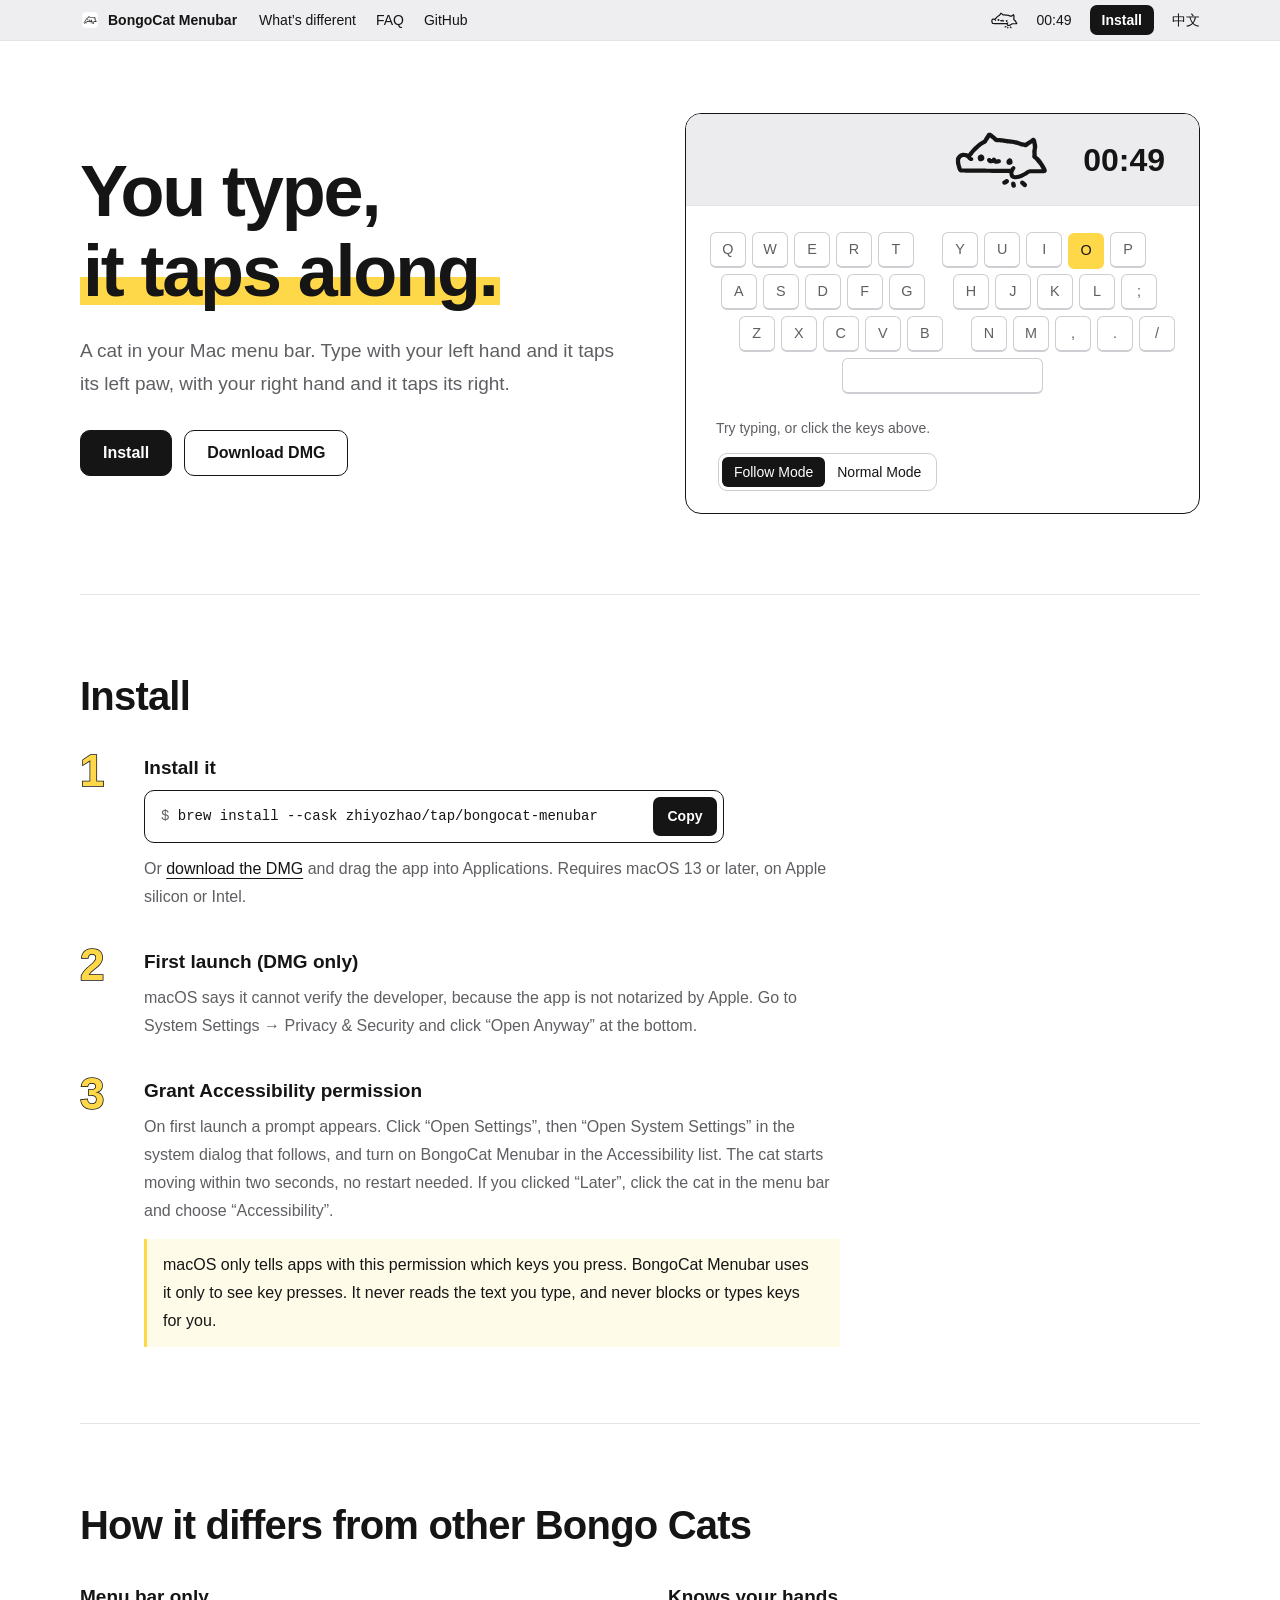
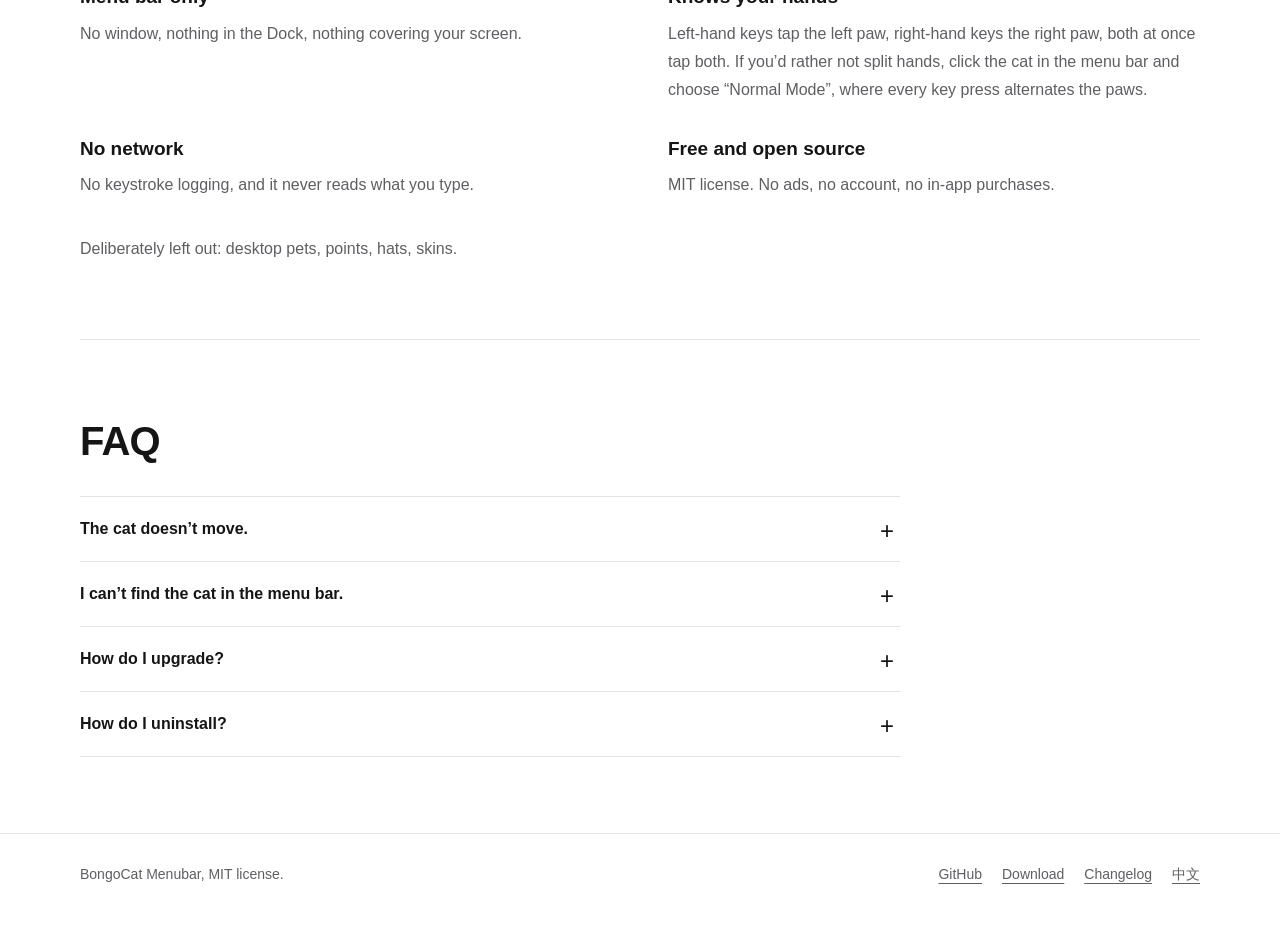
==== commit 32f5de41: "docs: 顶部加安装入口，演示动图放大小猫并放慢节奏，授权、切换模式、升级步骤按代码改准" ====
--- a/site/en/index.html
+++ b/site/en/index.html
@@ -22,17 +22,18 @@
   <link rel="apple-touch-icon" href="../assets/icon-180.png">
   <link rel="stylesheet" href="../style.css">
   <script type="application/ld+json">{"@context": "https://schema.org", "@type": "SoftwareApplication", "name": "BongoCat Menubar", "applicationCategory": "UtilitiesApplication", "operatingSystem": "macOS 13 or later", "offers": {"@type": "Offer", "price": "0", "priceCurrency": "USD"}, "downloadUrl": "https://github.com/zhiyozhao/bongocat-menubar/releases/latest", "url": "https://zhiyozhao.github.io/bongocat-menubar/en/", "inLanguage": "en"}</script>
-  <script type="application/ld+json">{"@context": "https://schema.org", "@type": "FAQPage", "mainEntity": [{"@type": "Question", "name": "The cat doesn’t move.", "acceptedAnswer": {"@type": "Answer", "text": "It is normal for the cat to stay still while you type a password: macOS does not share those key presses with any app. The numeric keypad, Caps Lock and fn never move it. Otherwise, go to System Settings → Privacy & Security → Accessibility and turn BongoCat Menubar off and on again."}}, {"@type": "Question", "name": "I can’t find the cat in the menu bar.", "acceptedAnswer": {"@type": "Answer", "text": "On MacBooks with a notch, menu bar icons that don’t fit are hidden behind the notch. Quit a few menu bar apps and it will show up."}}, {"@type": "Question", "name": "How do I upgrade?", "acceptedAnswer": {"@type": "Answer", "text": "brew upgrade --cask bongocat-menubar, or download the new DMG and replace the app. You don’t need to grant permission again."}}, {"@type": "Question", "name": "How do I uninstall?", "acceptedAnswer": {"@type": "Answer", "text": "If you turned on Launch at Login, turn it off in the cat’s menu first. Then run brew uninstall --cask bongocat-menubar, or drag the app to the Trash."}}]}</script>
+  <script type="application/ld+json">{"@context": "https://schema.org", "@type": "FAQPage", "mainEntity": [{"@type": "Question", "name": "The cat doesn’t move.", "acceptedAnswer": {"@type": "Answer", "text": "It is normal for the cat to stay still while you type a password: macOS does not share those key presses with any app. The numeric keypad, Caps Lock, fn, Home, End, Page Up, Page Down, Forward Delete and F13 and above do not trigger a tap. If the cat’s menu shows an “Accessibility” item, permission is not granted yet: click it and turn the switch on. If permission is granted and the cat still doesn’t move, go to System Settings → Privacy & Security → Accessibility and turn BongoCat Menubar off and on again."}}, {"@type": "Question", "name": "I can’t find the cat in the menu bar.", "acceptedAnswer": {"@type": "Answer", "text": "On MacBooks with a notch, menu bar icons that don’t fit are hidden behind the notch. Quit a few menu bar apps and it will show up."}}, {"@type": "Question", "name": "How do I upgrade?", "acceptedAnswer": {"@type": "Answer", "text": "brew upgrade --cask bongocat-menubar. The upgrade quits the cat; open it again from Applications afterwards. With the DMG, choose “Quit” in the cat’s menu first, then replace the app with the new one. You don’t need to grant permission again."}}, {"@type": "Question", "name": "How do I uninstall?", "acceptedAnswer": {"@type": "Answer", "text": "If you turned on Launch at Login, turn it off in the cat’s menu first. Then run brew uninstall --cask bongocat-menubar, or drag the app to the Trash."}}]}</script>
 </head>
 <body>
   <a class="skip-link" href="#main">Skip to content</a>
   <header class="menubar">
     <div class="wrap">
       <a class="app" href="./"><img src="../assets/icon-64.png" alt="" width="20" height="20">BongoCat Menubar</a>
-      <nav aria-label="Page"><a href="#install">Install</a><a href="#diff">What’s different</a><a href="#faq">FAQ</a><a href="https://github.com/zhiyozhao/bongocat-menubar">GitHub</a></nav>
+      <nav aria-label="Page"><a href="#diff">What’s different</a><a href="#faq">FAQ</a><a href="https://github.com/zhiyozhao/bongocat-menubar">GitHub</a></nav>
       <div class="tray">
         <span class="cat" data-frame="idle" aria-hidden="true"><i class="idle"></i><i class="a"></i><i class="b"></i><i class="both"></i></span>
         <span class="clock" aria-hidden="true">12:14</span>
+        <a class="install-btn" href="#install">Install</a>
         <a class="lang" href="../" hreflang="zh-CN" lang="zh-CN">中文</a>
       </div>
     </div>
@@ -75,7 +76,7 @@
           <div class="install"><code>brew install --cask zhiyozhao/tap/bongocat-menubar</code><button class="copy" type="button" data-copy="brew install --cask zhiyozhao/tap/bongocat-menubar" data-done="Copied" aria-label="Copy install command">Copy</button></div>
           <p class="muted">Or <a href="https://github.com/zhiyozhao/bongocat-menubar/releases/latest">download the DMG</a> and drag the app into Applications. Requires macOS 13 or later, on Apple silicon or Intel.</p></li>
         <li><h3>First launch (DMG only)</h3><p class="muted">macOS says it cannot verify the developer, because the app is not notarized by Apple. Go to System Settings → Privacy &amp; Security and click “Open Anyway” at the bottom.</p></li>
-        <li><h3>Grant Accessibility permission</h3><p class="muted">Click “Open Settings” in the prompt and turn on BongoCat Menubar in the list. The cat starts moving right away, no restart needed.</p>
+        <li><h3>Grant Accessibility permission</h3><p class="muted">On first launch a prompt appears. Click “Open Settings”, then “Open System Settings” in the system dialog that follows, and turn on BongoCat Menubar in the Accessibility list. The cat starts moving within two seconds, no restart needed. If you clicked “Later”, click the cat in the menu bar and choose “Accessibility”.</p>
           <p class="why">macOS only tells apps with this permission which keys you press. BongoCat Menubar uses it only to see key presses. It never reads the text you type, and never blocks or types keys for you.</p></li>
       </ol>
     </section>
@@ -84,18 +85,18 @@
       <h2>How it differs from other <span class="nw">Bongo Cats</span></h2>
       <div class="two">
         <div><h3>Menu bar only</h3><p class="muted">No window, nothing in the Dock, nothing covering your screen.</p></div>
-        <div><h3>Knows your hands</h3><p class="muted">Left-hand keys tap the left paw, right-hand keys the right paw, both at once tap both. If you’d rather not split hands, click the cat and switch to Normal Mode, where every key press alternates the paws.</p></div>
+        <div><h3>Knows your hands</h3><p class="muted">Left-hand keys tap the left paw, right-hand keys the right paw, both at once tap both. If you’d rather not split hands, click the cat in the menu bar and choose “Normal Mode”, where every key press alternates the paws.</p></div>
         <div><h3>No network</h3><p class="muted">No keystroke logging, and it never reads what you type.</p></div>
         <div><h3>Free and open source</h3><p class="muted">MIT license. No ads, no account, no in-app purchases.</p></div>
       </div>
-      <p class="note">Deliberately left out: desktop pets, points, hats, skins. It is just a cat that keeps you company while you type.</p>
+      <p class="note">Deliberately left out: desktop pets, points, hats, skins.</p>
     </section>
 
     <section id="faq" class="section">
       <h2>FAQ</h2>
-      <details><summary>The cat doesn’t move.</summary><p>It is normal for the cat to stay still while you type a password: macOS does not share those key presses with any app. The numeric keypad, Caps Lock and fn never move it. Otherwise, go to System Settings → Privacy &amp; Security → Accessibility and turn BongoCat Menubar off and on again.</p></details>
+      <details><summary>The cat doesn’t move.</summary><p>It is normal for the cat to stay still while you type a password: macOS does not share those key presses with any app. The numeric keypad, Caps Lock, fn, Home, End, Page Up, Page Down, Forward Delete and F13 and above do not trigger a tap. If the cat’s menu shows an “Accessibility” item, permission is not granted yet: click it and turn the switch on. If permission is granted and the cat still doesn’t move, go to System Settings → Privacy &amp; Security → Accessibility and turn BongoCat Menubar off and on again.</p></details>
       <details><summary>I can’t find the cat in the menu bar.</summary><p>On MacBooks with a notch, menu bar icons that don’t fit are hidden behind the notch. Quit a few menu bar apps and it will show up.</p></details>
-      <details><summary>How do I upgrade?</summary><p><code>brew upgrade --cask bongocat-menubar</code>, or download the new DMG and replace the app. You don’t need to grant permission again.</p></details>
+      <details><summary>How do I upgrade?</summary><p><code>brew upgrade --cask bongocat-menubar</code>. The upgrade quits the cat; open it again from Applications afterwards. With the DMG, choose “Quit” in the cat’s menu first, then replace the app with the new one. You don’t need to grant permission again.</p></details>
       <details><summary>How do I uninstall?</summary><p>If you turned on Launch at Login, turn it off in the cat’s menu first. Then run <code>brew uninstall --cask bongocat-menubar</code>, or drag the app to the Trash.</p></details>
     </section>
   </main>
--- a/site/style.css
+++ b/site/style.css
@@ -162,3 +162,11 @@
   .steps li::before { font-size: 32px; }
 }
 .nw { white-space: nowrap; }
+.install-btn { padding: 3px 12px; border-radius: 7px; background: var(--ink); color: var(--paper); font-weight: 650; text-decoration: none; }
+.install-btn:hover { background: var(--marker); color: var(--on-marker); text-decoration: none; }
+@media (max-width: 640px) {
+  .menubar .clock { display: none; }
+  .hero { padding: 28px 0 40px; row-gap: 24px; }
+  .hero .actions { margin-top: 22px; }
+  #install { padding-top: 40px; }
+}
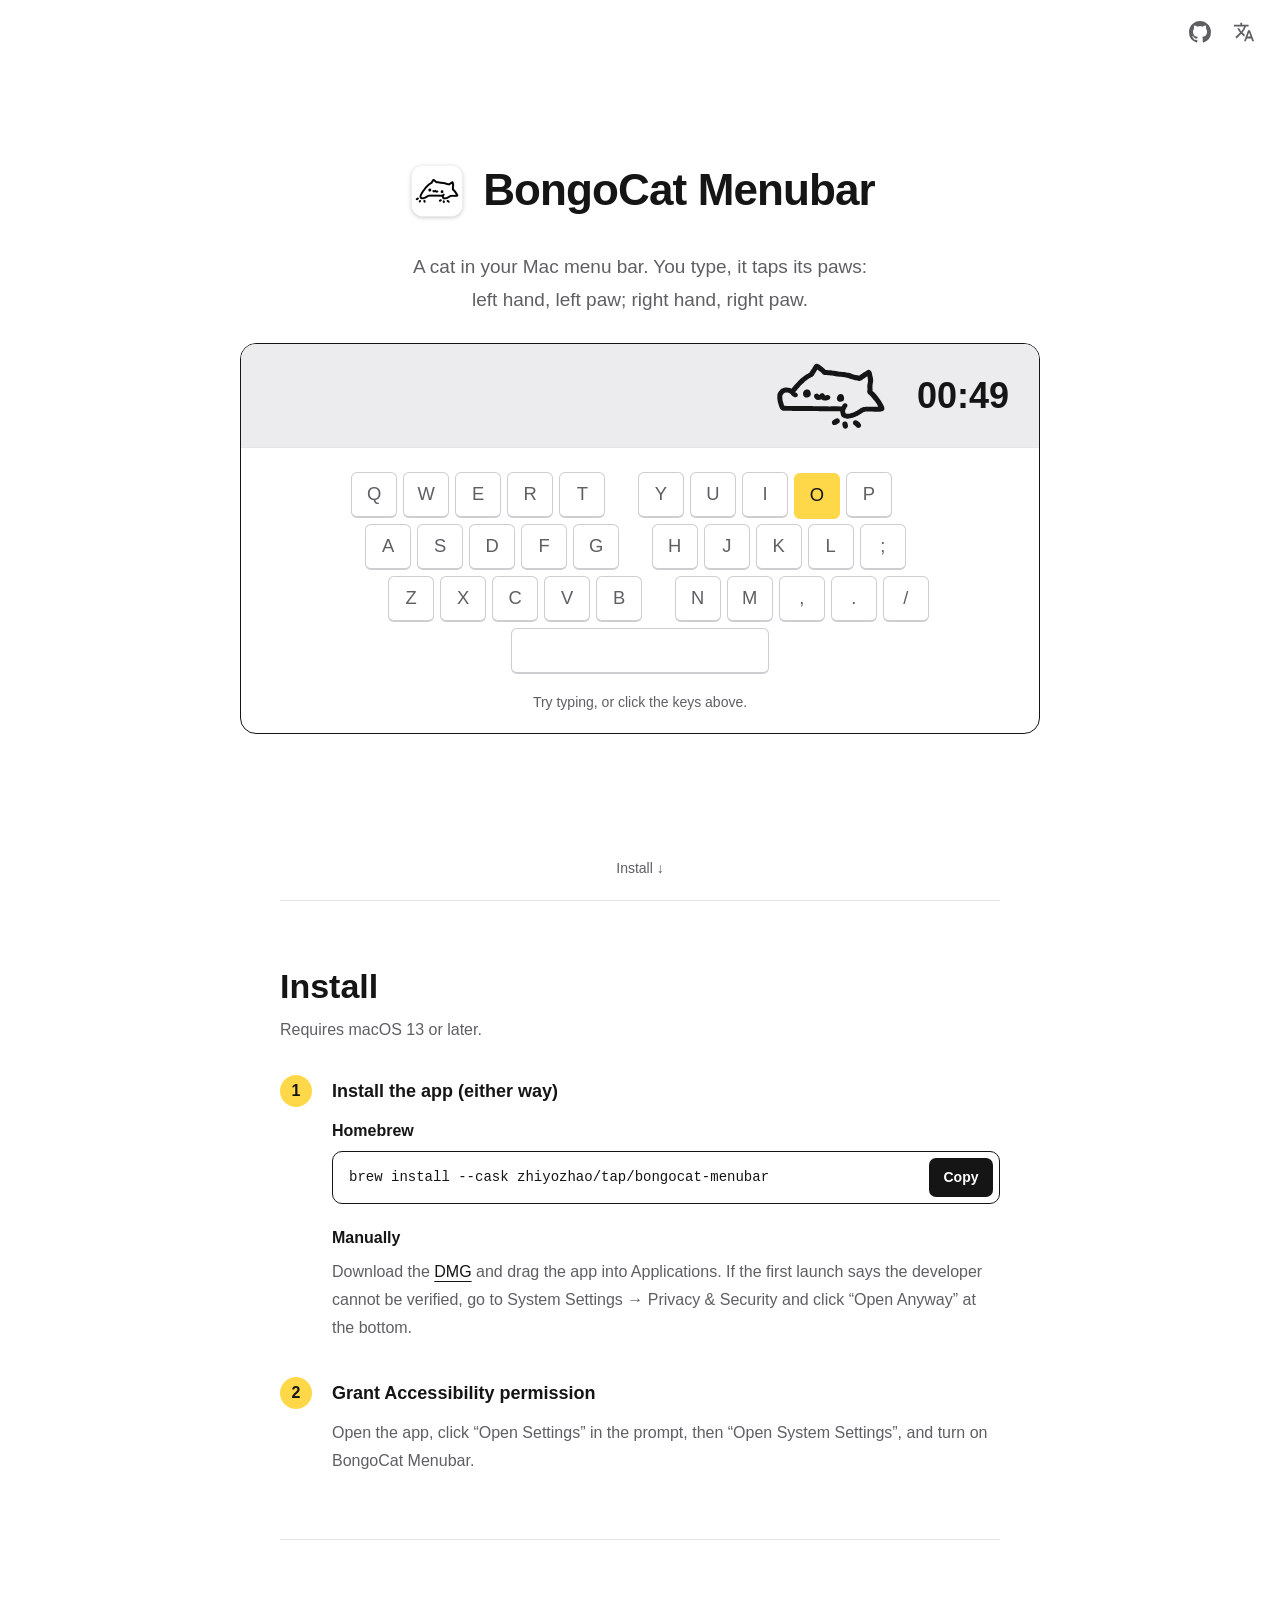
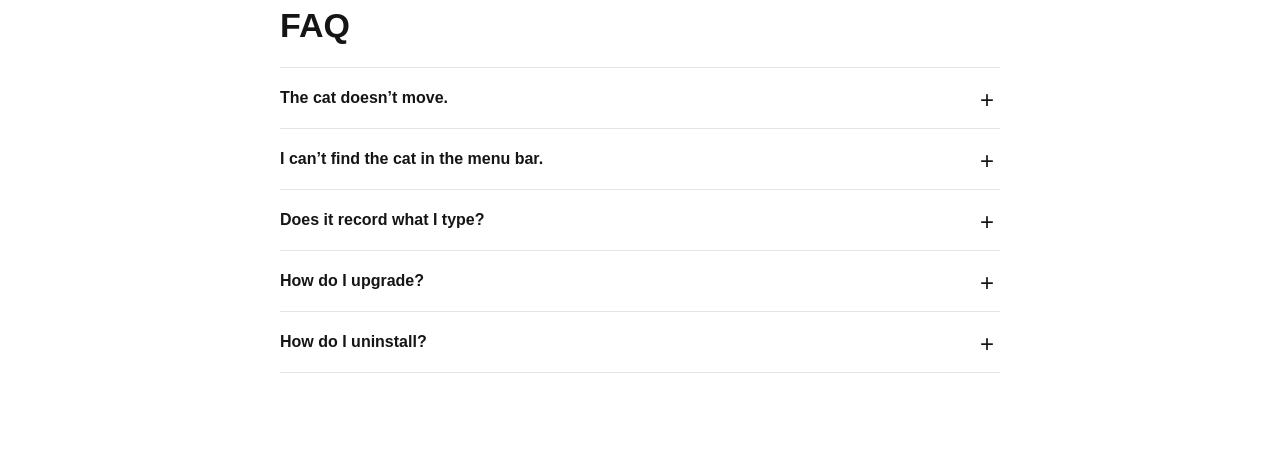
==== commit 26453c80: "docs: README 与官网改为极简：图标标题、首屏只放介绍和演示、安装分两步、常见问题改清楚" ====
--- a/site/en/index.html
+++ b/site/en/index.html
@@ -4,16 +4,16 @@
   <meta charset="utf-8">
   <meta name="viewport" content="width=device-width, initial-scale=1">
   <title>BongoCat Menubar: you type, it taps along</title>
-  <meta name="description" content="A cat in your Mac menu bar that taps its paws as you type: left hand, left paw; right hand, right paw. Free and open source, no network access, macOS 13 or later.">
+  <meta name="description" content="A cat in your Mac menu bar that taps its paws as you type: left hand, left paw; right hand, right paw. Free and open source, macOS 13 or later.">
   <link rel="canonical" href="https://zhiyozhao.github.io/bongocat-menubar/en/">
   <link rel="alternate" hreflang="zh-CN" href="https://zhiyozhao.github.io/bongocat-menubar/">
   <link rel="alternate" hreflang="en" href="https://zhiyozhao.github.io/bongocat-menubar/en/">
   <link rel="alternate" hreflang="x-default" href="https://zhiyozhao.github.io/bongocat-menubar/">
-  <meta name="theme-color" content="#ececee" media="(prefers-color-scheme: light)">
-  <meta name="theme-color" content="#2a2a2e" media="(prefers-color-scheme: dark)">
+  <meta name="theme-color" content="#ffffff" media="(prefers-color-scheme: light)">
+  <meta name="theme-color" content="#18181a" media="(prefers-color-scheme: dark)">
   <meta property="og:type" content="website">
   <meta property="og:title" content="BongoCat Menubar: you type, it taps along">
-  <meta property="og:description" content="A cat in your Mac menu bar that taps along as you type. Free and open source.">
+  <meta property="og:description" content="A cat in your Mac menu bar that taps its paws as you type: left hand, left paw; right hand, right paw. Free and open source, macOS 13 or later.">
   <meta property="og:url" content="https://zhiyozhao.github.io/bongocat-menubar/en/">
   <meta property="og:image" content="https://zhiyozhao.github.io/bongocat-menubar/assets/og-en.png">
   <meta property="og:locale" content="en_US">
@@ -22,31 +22,18 @@
   <link rel="apple-touch-icon" href="../assets/icon-180.png">
   <link rel="stylesheet" href="../style.css">
   <script type="application/ld+json">{"@context": "https://schema.org", "@type": "SoftwareApplication", "name": "BongoCat Menubar", "applicationCategory": "UtilitiesApplication", "operatingSystem": "macOS 13 or later", "offers": {"@type": "Offer", "price": "0", "priceCurrency": "USD"}, "downloadUrl": "https://github.com/zhiyozhao/bongocat-menubar/releases/latest", "url": "https://zhiyozhao.github.io/bongocat-menubar/en/", "inLanguage": "en"}</script>
-  <script type="application/ld+json">{"@context": "https://schema.org", "@type": "FAQPage", "mainEntity": [{"@type": "Question", "name": "The cat doesn’t move.", "acceptedAnswer": {"@type": "Answer", "text": "It is normal for the cat to stay still while you type a password: macOS does not share those key presses with any app. The numeric keypad, Caps Lock, fn, Home, End, Page Up, Page Down, Forward Delete and F13 and above do not trigger a tap. If the cat’s menu shows an “Accessibility” item, permission is not granted yet: click it and turn the switch on. If permission is granted and the cat still doesn’t move, go to System Settings → Privacy & Security → Accessibility and turn BongoCat Menubar off and on again."}}, {"@type": "Question", "name": "I can’t find the cat in the menu bar.", "acceptedAnswer": {"@type": "Answer", "text": "On MacBooks with a notch, menu bar icons that don’t fit are hidden behind the notch. Quit a few menu bar apps and it will show up."}}, {"@type": "Question", "name": "How do I upgrade?", "acceptedAnswer": {"@type": "Answer", "text": "brew upgrade --cask bongocat-menubar. The upgrade quits the cat; open it again from Applications afterwards. With the DMG, choose “Quit” in the cat’s menu first, then replace the app with the new one. You don’t need to grant permission again."}}, {"@type": "Question", "name": "How do I uninstall?", "acceptedAnswer": {"@type": "Answer", "text": "If you turned on Launch at Login, turn it off in the cat’s menu first. Then run brew uninstall --cask bongocat-menubar, or drag the app to the Trash."}}]}</script>
+  <script type="application/ld+json">{"@context": "https://schema.org", "@type": "FAQPage", "mainEntity": [{"@type": "Question", "name": "The cat doesn’t move.", "acceptedAnswer": {"@type": "Answer", "text": "Open the cat’s menu. If it shows an “Accessibility” item, permission isn’t granted yet: click it and turn the switch on. If permission is granted, turn the switch off and on again in Settings. The cat stays still while you type a password; that’s normal."}}, {"@type": "Question", "name": "I can’t find the cat in the menu bar.", "acceptedAnswer": {"@type": "Answer", "text": "When the menu bar is full, the notch hides the cat. Quit a few menu bar apps and it will show up."}}, {"@type": "Question", "name": "Does it record what I type?", "acceptedAnswer": {"@type": "Answer", "text": "No. It has no network access and saves no keystrokes."}}, {"@type": "Question", "name": "How do I upgrade?", "acceptedAnswer": {"@type": "Answer", "text": "brew upgrade --cask bongocat-menubar, then open the app again. No need to grant permission again."}}, {"@type": "Question", "name": "How do I uninstall?", "acceptedAnswer": {"@type": "Answer", "text": "brew uninstall --cask bongocat-menubar, or drag the app to the Trash."}}]}</script>
 </head>
 <body>
-  <a class="skip-link" href="#main">Skip to content</a>
-  <header class="menubar">
-    <div class="wrap">
-      <a class="app" href="./"><img src="../assets/icon-64.png" alt="" width="20" height="20">BongoCat Menubar</a>
-      <nav aria-label="Page"><a href="#diff">What’s different</a><a href="#faq">FAQ</a><a href="https://github.com/zhiyozhao/bongocat-menubar">GitHub</a></nav>
-      <div class="tray">
-        <span class="cat" data-frame="idle" aria-hidden="true"><i class="idle"></i><i class="a"></i><i class="b"></i><i class="both"></i></span>
-        <span class="clock" aria-hidden="true">12:14</span>
-        <a class="install-btn" href="#install">Install</a>
-        <a class="lang" href="../" hreflang="zh-CN" lang="zh-CN">中文</a>
-      </div>
-    </div>
+  <header class="top">
+    <a class="icon-link" href="https://github.com/zhiyozhao/bongocat-menubar" aria-label="GitHub" title="GitHub"><svg viewBox="0 0 16 16" width="22" height="22" aria-hidden="true"><path fill="currentColor" d="M8 0c4.42 0 8 3.58 8 8a8.013 8.013 0 0 1-5.45 7.59c-.4.08-.55-.17-.55-.38 0-.27.01-1.13.01-2.2 0-.75-.25-1.23-.54-1.48 1.78-.2 3.65-.88 3.65-3.95 0-.88-.31-1.59-.82-2.15.08-.2.36-1.02-.08-2.12 0 0-.67-.22-2.2.82-.64-.18-1.32-.27-2-.27-.68 0-1.36.09-2 .27-1.53-1.03-2.2-.82-2.2-.82-.44 1.1-.16 1.92-.08 2.12-.51.56-.82 1.28-.82 2.15 0 3.06 1.86 3.75 3.64 3.95-.23.2-.44.55-.51 1.07-.46.21-1.61.55-2.33-.66-.15-.24-.6-.83-1.23-.82-.67.01-.27.38.01.53.34.19.73.9.82 1.13.16.45.68 1.31 2.69.94 0 .67.01 1.3.01 1.49 0 .21-.15.45-.55.38A7.995 7.995 0 0 1 0 8c0-4.42 3.58-8 8-8Z"/></svg></a>
+    <a class="icon-link" href="../" hreflang="zh-CN" lang="zh-CN" aria-label="中文" title="中文"><svg viewBox="0 0 24 24" width="22" height="22" aria-hidden="true"><path fill="currentColor" d="M12.87 15.07l-2.54-2.51.03-.03c1.74-1.94 2.98-4.17 3.71-6.53H17V4h-7V2H8v2H1v1.99h11.17C11.5 7.92 10.44 9.75 9 11.35 8.07 10.32 7.3 9.19 6.69 8h-2c.73 1.63 1.73 3.17 2.98 4.56l-5.09 5.02L4 19l5-5 3.11 3.11.76-2.04zM18.5 10h-2L12 22h2l1.12-3h4.75L21 22h2l-4.5-12zm-2.62 7l1.62-4.33L19.12 17h-3.24z"/></svg></a>
   </header>
 
-  <main id="main" class="wrap">
+  <main>
     <section class="hero">
-      <div class="intro">
-        <h1>You type,<br><mark>it taps along.</mark></h1>
-        <p class="lede">A cat in your Mac menu bar. Type with your left hand and it taps its left paw, with your right hand and it taps its right.</p>
-        <div class="actions"><a class="button primary" href="#install">Install</a><a class="button" href="https://github.com/zhiyozhao/bongocat-menubar/releases/latest">Download DMG</a></div>
-      </div>
-
+      <div class="title"><img src="../assets/icon-128.png" alt="" width="64" height="64"><h1>BongoCat Menubar</h1></div>
+      <p class="lede">A cat in your Mac menu bar. You type, it taps its paws:<br>left hand, left paw; right hand, right paw.</p>
       <figure class="demo" aria-label="Demo: the top right of the menu bar, magnified. Type or tap the keys below and the cat taps along">
         <div class="demo-bar">
           <span class="cat" data-frame="idle" aria-hidden="true"><i class="idle"></i><i class="a"></i><i class="b"></i><i class="both"></i></span>
@@ -58,60 +45,42 @@
           <div class="row"><span class="key" data-code="KeyZ">Z</span><span class="key" data-code="KeyX">X</span><span class="key" data-code="KeyC">C</span><span class="key" data-code="KeyV">V</span><span class="key" data-code="KeyB">B</span><span class="split"></span><span class="key" data-code="KeyN">N</span><span class="key" data-code="KeyM">M</span><span class="key" data-code="Comma">,</span><span class="key" data-code="Period">.</span><span class="key" data-code="Slash">/</span></div>
           <div class="row"><span class="key space" data-code="Space"></span></div>
         </div>
-        <div class="demo-foot">
-          <p class="hint"><span class="pointer">Try typing, or click the keys above.</span><span class="touch">Tap the keys above to try it.</span></p>
-          <fieldset class="modes">
-            <legend>Mode</legend>
-            <label><input type="radio" name="mode" value="follow" checked>Follow Mode</label>
-            <label><input type="radio" name="mode" value="normal">Normal Mode</label>
-          </fieldset>
-        </div>
+        <p class="hint"><span class="pointer">Try typing, or click the keys above.</span><span class="touch">Tap the keys above to try it.</span></p>
       </figure>
+      <a class="more" href="#install">Install <span aria-hidden="true">↓</span></a>
     </section>
 
-    <section id="install" class="section">
-      <h2>Install</h2>
-      <ol class="steps">
-        <li><h3>Install it</h3>
-          <div class="install"><code>brew install --cask zhiyozhao/tap/bongocat-menubar</code><button class="copy" type="button" data-copy="brew install --cask zhiyozhao/tap/bongocat-menubar" data-done="Copied" aria-label="Copy install command">Copy</button></div>
-          <p class="muted">Or <a href="https://github.com/zhiyozhao/bongocat-menubar/releases/latest">download the DMG</a> and drag the app into Applications. Requires macOS 13 or later, on Apple silicon or Intel.</p></li>
-        <li><h3>First launch (DMG only)</h3><p class="muted">macOS says it cannot verify the developer, because the app is not notarized by Apple. Go to System Settings → Privacy &amp; Security and click “Open Anyway” at the bottom.</p></li>
-        <li><h3>Grant Accessibility permission</h3><p class="muted">On first launch a prompt appears. Click “Open Settings”, then “Open System Settings” in the system dialog that follows, and turn on BongoCat Menubar in the Accessibility list. The cat starts moving within two seconds, no restart needed. If you clicked “Later”, click the cat in the menu bar and choose “Accessibility”.</p>
-          <p class="why">macOS only tells apps with this permission which keys you press. BongoCat Menubar uses it only to see key presses. It never reads the text you type, and never blocks or types keys for you.</p></li>
-      </ol>
-    </section>
+    <div class="wrap">
+      <section id="install" class="section">
+        <h2>Install</h2>
+        <p class="req">Requires macOS 13 or later.</p>
+        <ol class="steps">
+          <li>
+            <h3>Install the app (either way)</h3>
+            <dl class="ways">
+              <dt>Homebrew</dt>
+              <dd><div class="install"><code>brew install --cask zhiyozhao/tap/bongocat-menubar</code><button class="copy" type="button" data-copy="brew install --cask zhiyozhao/tap/bongocat-menubar" data-done="Copied" aria-label="Copy install command">Copy</button></div></dd>
+              <dt>Manually</dt>
+              <dd>Download the <a href="https://github.com/zhiyozhao/bongocat-menubar/releases/latest">DMG</a> and drag the app into Applications. If the first launch says the developer cannot be verified, go to System Settings → Privacy &amp; Security and click “Open Anyway” at the bottom.</dd>
+            </dl>
+          </li>
+          <li>
+            <h3>Grant Accessibility permission</h3>
+            <p>Open the app, click “Open Settings” in the prompt, then “Open System Settings”, and turn on BongoCat Menubar.</p>
+          </li>
+        </ol>
+      </section>
 
-    <section id="diff" class="section">
-      <h2>How it differs from other <span class="nw">Bongo Cats</span></h2>
-      <div class="two">
-        <div><h3>Menu bar only</h3><p class="muted">No window, nothing in the Dock, nothing covering your screen.</p></div>
-        <div><h3>Knows your hands</h3><p class="muted">Left-hand keys tap the left paw, right-hand keys the right paw, both at once tap both. If you’d rather not split hands, click the cat in the menu bar and choose “Normal Mode”, where every key press alternates the paws.</p></div>
-        <div><h3>No network</h3><p class="muted">No keystroke logging, and it never reads what you type.</p></div>
-        <div><h3>Free and open source</h3><p class="muted">MIT license. No ads, no account, no in-app purchases.</p></div>
-      </div>
-      <p class="note">Deliberately left out: desktop pets, points, hats, skins.</p>
-    </section>
-
-    <section id="faq" class="section">
-      <h2>FAQ</h2>
-      <details><summary>The cat doesn’t move.</summary><p>It is normal for the cat to stay still while you type a password: macOS does not share those key presses with any app. The numeric keypad, Caps Lock, fn, Home, End, Page Up, Page Down, Forward Delete and F13 and above do not trigger a tap. If the cat’s menu shows an “Accessibility” item, permission is not granted yet: click it and turn the switch on. If permission is granted and the cat still doesn’t move, go to System Settings → Privacy &amp; Security → Accessibility and turn BongoCat Menubar off and on again.</p></details>
-      <details><summary>I can’t find the cat in the menu bar.</summary><p>On MacBooks with a notch, menu bar icons that don’t fit are hidden behind the notch. Quit a few menu bar apps and it will show up.</p></details>
-      <details><summary>How do I upgrade?</summary><p><code>brew upgrade --cask bongocat-menubar</code>. The upgrade quits the cat; open it again from Applications afterwards. With the DMG, choose “Quit” in the cat’s menu first, then replace the app with the new one. You don’t need to grant permission again.</p></details>
-      <details><summary>How do I uninstall?</summary><p>If you turned on Launch at Login, turn it off in the cat’s menu first. Then run <code>brew uninstall --cask bongocat-menubar</code>, or drag the app to the Trash.</p></details>
-    </section>
+      <section id="faq" class="section">
+        <h2>FAQ</h2>
+        <details><summary>The cat doesn’t move.</summary><p>Open the cat’s menu. If it shows an “Accessibility” item, permission isn’t granted yet: click it and turn the switch on. If permission is granted, turn the switch off and on again in Settings. The cat stays still while you type a password; that’s normal.</p></details>
+      <details><summary>I can’t find the cat in the menu bar.</summary><p>When the menu bar is full, the notch hides the cat. Quit a few menu bar apps and it will show up.</p></details>
+      <details><summary>Does it record what I type?</summary><p>No. It has no network access and saves no keystrokes.</p></details>
+      <details><summary>How do I upgrade?</summary><p><code>brew upgrade --cask bongocat-menubar</code>, then open the app again. No need to grant permission again.</p></details>
+      <details><summary>How do I uninstall?</summary><p><code>brew uninstall --cask bongocat-menubar</code>, or drag the app to the Trash.</p></details>
+      </section>
+    </div>
   </main>
-
-  <footer>
-    <div class="wrap">
-      <span>BongoCat Menubar, MIT license.</span>
-      <nav aria-label="Footer">
-        <a href="https://github.com/zhiyozhao/bongocat-menubar">GitHub</a>
-        <a href="https://github.com/zhiyozhao/bongocat-menubar/releases/latest">Download</a>
-        <a href="https://github.com/zhiyozhao/bongocat-menubar/blob/master/CHANGELOG.md">Changelog</a>
-        <a href="../" hreflang="zh-CN" lang="zh-CN">中文</a>
-      </nav>
-    </div>
-  </footer>
   <script src="../demo.js" defer></script>
 </body>
 </html>
--- a/site/style.css
+++ b/site/style.css
@@ -1,4 +1,4 @@
-/* BongoCat Menubar site. Colors: paper / ink / pencil / rule / bar / marker. */
+/* BongoCat Menubar site. Black line art on white, one accent: highlighter yellow. */
 :root {
   color-scheme: light dark;
   --paper: #ffffff;
@@ -10,7 +10,6 @@
   --key-edge: #cdcdd2;
   --marker: #ffd84a;
   --on-marker: #151515;
-  --max: 1120px;
   font-family: -apple-system, BlinkMacSystemFont, "SF Pro Text", "PingFang SC", "Hiragino Sans GB", "Microsoft YaHei", "Helvetica Neue", Arial, sans-serif;
   font-synthesis: none;
 }
@@ -28,17 +27,21 @@
 }
 
 * { box-sizing: border-box; }
-html { scroll-behavior: smooth; scroll-padding-top: 64px; }
+html { scroll-behavior: smooth; }
 @media (prefers-reduced-motion: reduce) { html { scroll-behavior: auto; } }
 body { margin: 0; background: var(--paper); color: var(--ink); font-size: 16px; line-height: 1.75; -webkit-text-size-adjust: 100%; }
 a { color: inherit; text-decoration-thickness: 1px; text-underline-offset: 4px; }
 a:hover { text-decoration-color: var(--marker); text-decoration-thickness: 3px; }
 :focus-visible { outline: 3px solid var(--marker); outline-offset: 3px; border-radius: 4px; }
-code, kbd, button, input { font: inherit; }
+code, button { font: inherit; }
 code { font-family: ui-monospace, "SF Mono", Menlo, monospace; font-size: .9em; }
-.wrap { width: min(calc(100% - 48px), var(--max)); margin-inline: auto; }
-.skip-link { position: fixed; top: -100px; left: 16px; z-index: 20; padding: 6px 12px; background: var(--ink); color: var(--paper); }
-.skip-link:focus { top: 8px; }
+h1, h2, h3 { text-wrap: balance; }
+p, dd { text-wrap: pretty; }
+
+/* Top right: GitHub and language, nothing else. */
+.top { position: absolute; top: 12px; right: 16px; z-index: 5; display: flex; gap: 4px; }
+.icon-link { display: grid; place-items: center; width: 40px; height: 40px; border-radius: 10px; color: var(--pencil); }
+.icon-link:hover { color: var(--ink); background: var(--rule); }
 
 /* The cat: four stacked masks, one visible. Color follows currentColor. */
 .cat { position: relative; display: inline-block; aspect-ratio: 89 / 51; color: var(--ink); }
@@ -49,44 +52,23 @@
 .cat i.a { -webkit-mask-image: url(assets/typing_a.svg); mask-image: url(assets/typing_a.svg); }
 .cat i.b { -webkit-mask-image: url(assets/typing_b.svg); mask-image: url(assets/typing_b.svg); }
 .cat i.both { -webkit-mask-image: url(assets/typing_both.svg); mask-image: url(assets/typing_both.svg); }
-.cat[data-static] i, .cat[data-frame="idle"] i.idle, .cat[data-frame="a"] i.a, .cat[data-frame="b"] i.b, .cat[data-frame="both"] i.both { visibility: visible; }
+.cat[data-frame="idle"] i.idle, .cat[data-frame="a"] i.a, .cat[data-frame="b"] i.b, .cat[data-frame="both"] i.both { visibility: visible; }
 
-/* Header styled as a macOS menu bar, with the real-size cat on the right. */
-.menubar { position: sticky; top: 0; z-index: 10; background: color-mix(in srgb, var(--bar) 88%, transparent);
-  -webkit-backdrop-filter: blur(16px); backdrop-filter: blur(16px); border-bottom: 1px solid var(--rule); font-size: 14px; }
-.menubar .wrap { display: flex; align-items: center; gap: 22px; height: 40px; }
-.menubar .app { display: inline-flex; align-items: center; gap: 8px; font-weight: 700; text-decoration: none; white-space: nowrap; }
-.menubar .app img { width: 20px; height: 20px; }
-.menubar nav { display: flex; gap: 20px; }
-.menubar nav a { text-decoration: none; white-space: nowrap; }
-.menubar .tray { margin-left: auto; display: flex; align-items: center; gap: 18px; white-space: nowrap; }
-.menubar .tray .cat { height: 17px; }
-.menubar .clock { font-variant-numeric: tabular-nums; }
-.menubar .lang { font-weight: 600; text-decoration: none; }
+/* First screen: name, one sentence, the demo. Exactly one viewport tall. */
+.hero { position: relative; min-height: 100vh; min-height: 100svh; display: flex; flex-direction: column; align-items: center; justify-content: center;
+  gap: clamp(16px, 3vh, 28px); padding: 64px 16px 72px; text-align: center; }
+.title { display: flex; align-items: center; gap: 14px; }
+.title img { width: clamp(48px, 6vw, 64px); height: auto; filter: drop-shadow(0 1px 2px rgb(0 0 0 / .22)); }
+h1 { margin: 0; font-size: clamp(28px, 4.2vw, 44px); line-height: 1.15; letter-spacing: -.02em; font-weight: 800; }
+.lede { margin: 0; color: var(--pencil); font-size: clamp(16px, 1.8vw, 19px); }
+.more { position: absolute; bottom: 20px; left: 50%; transform: translateX(-50%); color: var(--pencil); font-size: 14px; text-decoration: none; }
+.more:hover { color: var(--ink); text-decoration: none; }
 
-/* Hero */
-.hero { display: grid; grid-template-columns: minmax(0, 1.05fr) minmax(0, 1fr); column-gap: clamp(36px, 5vw, 72px); align-items: center; padding: 72px 0 80px; }
-.actions { display: flex; flex-wrap: wrap; gap: 12px; margin-top: 30px; }
-.button { display: inline-flex; align-items: center; min-height: 46px; padding: 0 22px; border: 1.5px solid var(--ink); border-radius: 10px; font-weight: 650; text-decoration: none; }
-.button.primary { background: var(--ink); color: var(--paper); }
-.button:hover { background: var(--marker); border-color: var(--marker); color: var(--on-marker); text-decoration: none; }
-h1 { margin: 0; font-size: clamp(42px, 6vw, 72px); line-height: 1.12; letter-spacing: -.03em; font-weight: 800; }
-mark { color: inherit; background: linear-gradient(transparent 58%, var(--marker) 58%, var(--marker) 92%, transparent 92%); padding: 0 .04em; }
-@media (prefers-color-scheme: dark) { mark { color: var(--on-marker); background: var(--marker); border-radius: 4px; padding: 0 .1em; } }
-.lede { max-width: 30em; margin: 22px 0 0; color: var(--pencil); font-size: 19px; }
-.install { display: flex; align-items: center; gap: 10px; max-width: 580px; margin: 4px 0 12px; padding: 6px 6px 6px 16px;
-  border: 1.5px solid var(--ink); border-radius: 10px; }
-.install code { flex: 1; min-width: 0; overflow-x: auto; white-space: nowrap; font-size: 14px; padding: 6px 0; }
-.install code::before { content: "$ "; color: var(--pencil); }
-.copy { flex: 0 0 auto; min-width: 64px; padding: 7px 14px; border: 0; border-radius: 7px; background: var(--ink); color: var(--paper); font-size: 14px; font-weight: 600; cursor: pointer; }
-.copy:hover { background: var(--marker); color: var(--on-marker); }
-
-/* Demo: a magnified corner of the menu bar plus a small keyboard. */
-.demo { margin: 0; padding: 0 0 22px; border: 1.5px solid var(--ink); border-radius: 16px; overflow: hidden; background: var(--paper); }
-.demo-bar { display: flex; align-items: center; justify-content: flex-end; gap: clamp(18px, 4vw, 34px); height: clamp(64px, 11vw, 92px); padding: 0 clamp(20px, 4vw, 34px); background: var(--bar); border-bottom: 1px solid var(--rule); }
-.demo-bar .cat { height: clamp(40px, 7vw, 58px); }
-.demo-bar .clock { font-size: clamp(22px, 3.6vw, 32px); font-weight: 600; font-variant-numeric: tabular-nums; }
-.keyboard { --k: clamp(26px, 3.4vw, 36px); --g: clamp(4px, .6vw, 6px); display: grid; justify-content: center; gap: var(--g); margin: 26px auto 0; padding: 0 12px;
+.demo { width: min(100%, 800px); margin: 0; padding: 0 0 18px; border: 1.5px solid var(--ink); border-radius: 16px; overflow: hidden; background: var(--paper); }
+.demo-bar { display: flex; align-items: center; justify-content: flex-end; gap: clamp(18px, 4vw, 30px); height: clamp(64px, min(10vw, 12vh), 104px); padding: 0 clamp(20px, 4vw, 30px); background: var(--bar); border-bottom: 1px solid var(--rule); }
+.demo-bar .cat { height: clamp(40px, min(6.5vw, 8vh), 68px); }
+.demo-bar .clock { font-size: clamp(22px, min(3.4vw, 4vh), 36px); font-weight: 600; font-variant-numeric: tabular-nums; }
+.keyboard { --k: clamp(26px, min(3.6vw, 5.4vh), 46px); --g: clamp(4px, .6vw, 6px); display: grid; justify-content: center; gap: var(--g); margin: 24px auto 0; padding: 0 12px;
   user-select: none; -webkit-user-select: none; touch-action: manipulation; }
 .row { display: flex; gap: var(--g); }
 .row:nth-child(2) { padding-left: calc(var(--k) * .3); }
@@ -97,76 +79,48 @@
   background: var(--key); color: var(--pencil); font-size: calc(var(--k) * .4); cursor: pointer; }
 .key.space { width: calc(var(--k) * 5.6); }
 .key.down { background: var(--marker); border-color: var(--marker); color: var(--on-marker); transform: translateY(1px); }
-.demo-foot { display: flex; flex-wrap: wrap; align-items: center; justify-content: space-between; gap: 12px 20px; margin: 22px clamp(16px, 4vw, 30px) 0; }
-.hint { margin: 0; color: var(--pencil); font-size: 14px; }
+.hint { margin: 16px 0 0; color: var(--pencil); font-size: 14px; }
 .hint .touch { display: none; }
 @media (hover: none) { .hint .pointer { display: none; } .hint .touch { display: inline; } }
-.modes { display: inline-flex; padding: 3px; border: 1px solid var(--key-edge); border-radius: 9px; font-size: 14px; }
-.modes legend { position: absolute; width: 1px; height: 1px; overflow: hidden; clip: rect(0 0 0 0); }
-.modes label { position: relative; padding: 3px 12px; border-radius: 6px; cursor: pointer; white-space: nowrap; }
-.modes input { position: absolute; opacity: 0; }
-.modes label:has(input:checked) { background: var(--ink); color: var(--paper); }
-.modes label:has(input:focus-visible) { outline: 3px solid var(--marker); outline-offset: 2px; }
 
-/* Sections */
-.section { padding: 76px 0; border-top: 1px solid var(--rule); }
-h2 { margin: 0 0 30px; font-size: clamp(28px, 3.4vw, 40px); line-height: 1.25; letter-spacing: -.02em; font-weight: 800; }
-h3 { margin: 0 0 6px; font-size: 19px; }
-.section p { margin: 0; }
-.muted { color: var(--pencil); }
+/* Below the fold */
+.wrap { width: min(calc(100% - 48px), 720px); margin-inline: auto; }
+.section { padding: 64px 0; border-top: 1px solid var(--rule); }
+.section:last-child { padding-bottom: 96px; }
+h2 { margin: 0 0 8px; font-size: clamp(26px, 3vw, 34px); line-height: 1.25; font-weight: 800; }
+h3 { margin: 0 0 10px; font-size: 18px; }
+.req { margin: 0 0 32px; color: var(--pencil); }
 
-.two { display: grid; grid-template-columns: 1fr 1fr; gap: 28px 56px; }
-.note { margin-top: 36px !important; color: var(--pencil); }
-.why { margin-top: 14px !important; padding: 12px 16px; border-left: 3px solid var(--marker); background: color-mix(in srgb, var(--marker) 12%, transparent); }
-.steps .muted a { color: var(--ink); }
+.steps { display: grid; gap: 36px; margin: 0; padding: 0; list-style: none; counter-reset: step; }
+.steps > li { counter-increment: step; position: relative; padding-left: 52px; }
+.steps > li::before { content: counter(step); position: absolute; left: 0; top: -1px; display: grid; place-items: center; width: 32px; height: 32px;
+  border-radius: 50%; background: var(--marker); color: var(--on-marker); font-weight: 800; }
+.steps p { margin: 0; color: var(--pencil); }
+.ways { margin: 0; display: grid; gap: 6px; }
+.ways dt { font-weight: 650; }
+.ways dd { margin: 0 0 14px; color: var(--pencil); }
+.ways dd:last-child { margin-bottom: 0; }
+.ways a { color: var(--ink); }
 
-.steps { display: grid; gap: 34px; max-width: 760px; margin: 0; padding: 0; list-style: none; counter-reset: step; }
-.steps li { counter-increment: step; position: relative; padding-left: 64px; }
-.steps li::before { content: counter(step); position: absolute; left: 0; top: -2px; font-size: 44px; font-weight: 800; line-height: 1; color: var(--marker);
-  -webkit-text-stroke: 1.5px var(--ink); paint-order: stroke fill; }
+.install { display: flex; align-items: center; gap: 10px; padding: 6px 6px 6px 16px; border: 1.5px solid var(--ink); border-radius: 10px; color: var(--ink); }
+.install code { flex: 1; min-width: 0; overflow-x: auto; white-space: nowrap; font-size: 14px; padding: 6px 0; }
+.copy { flex: 0 0 auto; min-width: 64px; padding: 7px 14px; border: 0; border-radius: 7px; background: var(--ink); color: var(--paper); font-size: 14px; font-weight: 600; cursor: pointer; }
+.copy:hover { background: var(--marker); color: var(--on-marker); }
 
-
-details { border-top: 1px solid var(--rule); max-width: 820px; }
+#faq h2 { margin-bottom: 20px; }
+details { border-top: 1px solid var(--rule); }
 details:last-of-type { border-bottom: 1px solid var(--rule); }
-summary { position: relative; padding: 18px 40px 18px 0; font-weight: 650; cursor: pointer; list-style: none; }
+summary { position: relative; padding: 16px 40px 16px 0; font-weight: 650; cursor: pointer; list-style: none; }
 summary::-webkit-details-marker { display: none; }
-summary::after { content: "+"; position: absolute; right: 6px; top: 13px; font-size: 24px; font-weight: 400; }
+summary::after { content: "+"; position: absolute; right: 6px; top: 11px; font-size: 24px; font-weight: 400; }
 details[open] summary::after { content: "−"; }
-details p { margin: -4px 0 20px !important; color: var(--pencil); }
-
-footer { border-top: 1px solid var(--rule); }
-footer .wrap { display: flex; flex-wrap: wrap; justify-content: space-between; gap: 12px 24px; padding: 28px 0 40px; color: var(--pencil); font-size: 14px; }
-footer nav { display: flex; flex-wrap: wrap; gap: 8px 20px; }
-
-@media (max-width: 920px) {
-  .menubar nav { display: none; }
-  .hero { grid-template-columns: minmax(0, 1fr); row-gap: 32px; padding: 40px 0 60px; }
-}
+details p { margin: -4px 0 18px; color: var(--pencil); }
 
 @media (max-width: 640px) {
   .wrap { width: calc(100% - 32px); }
-  .menubar .wrap { gap: 14px; }
-  .menubar .tray { gap: 14px; }
-  .lede { font-size: 17px; }
+  .section { padding: 48px 0; }
+  .steps > li { padding-left: 44px; }
   .install { align-items: flex-start; }
   .install code { white-space: normal; overflow-wrap: anywhere; font-size: 13px; line-height: 1.5; }
-  .section { padding: 56px 0; }
-  .two { grid-template-columns: 1fr; }
   .keyboard { --k: min(30px, calc((100vw - 32px - 24px - 9 * 4px - 14px) / 10.8)); --g: 4px; }
-  .demo-foot { flex-direction: column; align-items: flex-start; }
 }
-h1, h2, h3 { text-wrap: balance; }
-.lede, .muted, .why, .note { text-wrap: pretty; }
-@media (max-width: 640px) {
-  .steps li { padding-left: 40px; }
-  .steps li::before { font-size: 32px; }
-}
-.nw { white-space: nowrap; }
-.install-btn { padding: 3px 12px; border-radius: 7px; background: var(--ink); color: var(--paper); font-weight: 650; text-decoration: none; }
-.install-btn:hover { background: var(--marker); color: var(--on-marker); text-decoration: none; }
-@media (max-width: 640px) {
-  .menubar .clock { display: none; }
-  .hero { padding: 28px 0 40px; row-gap: 24px; }
-  .hero .actions { margin-top: 22px; }
-  #install { padding-top: 40px; }
-}
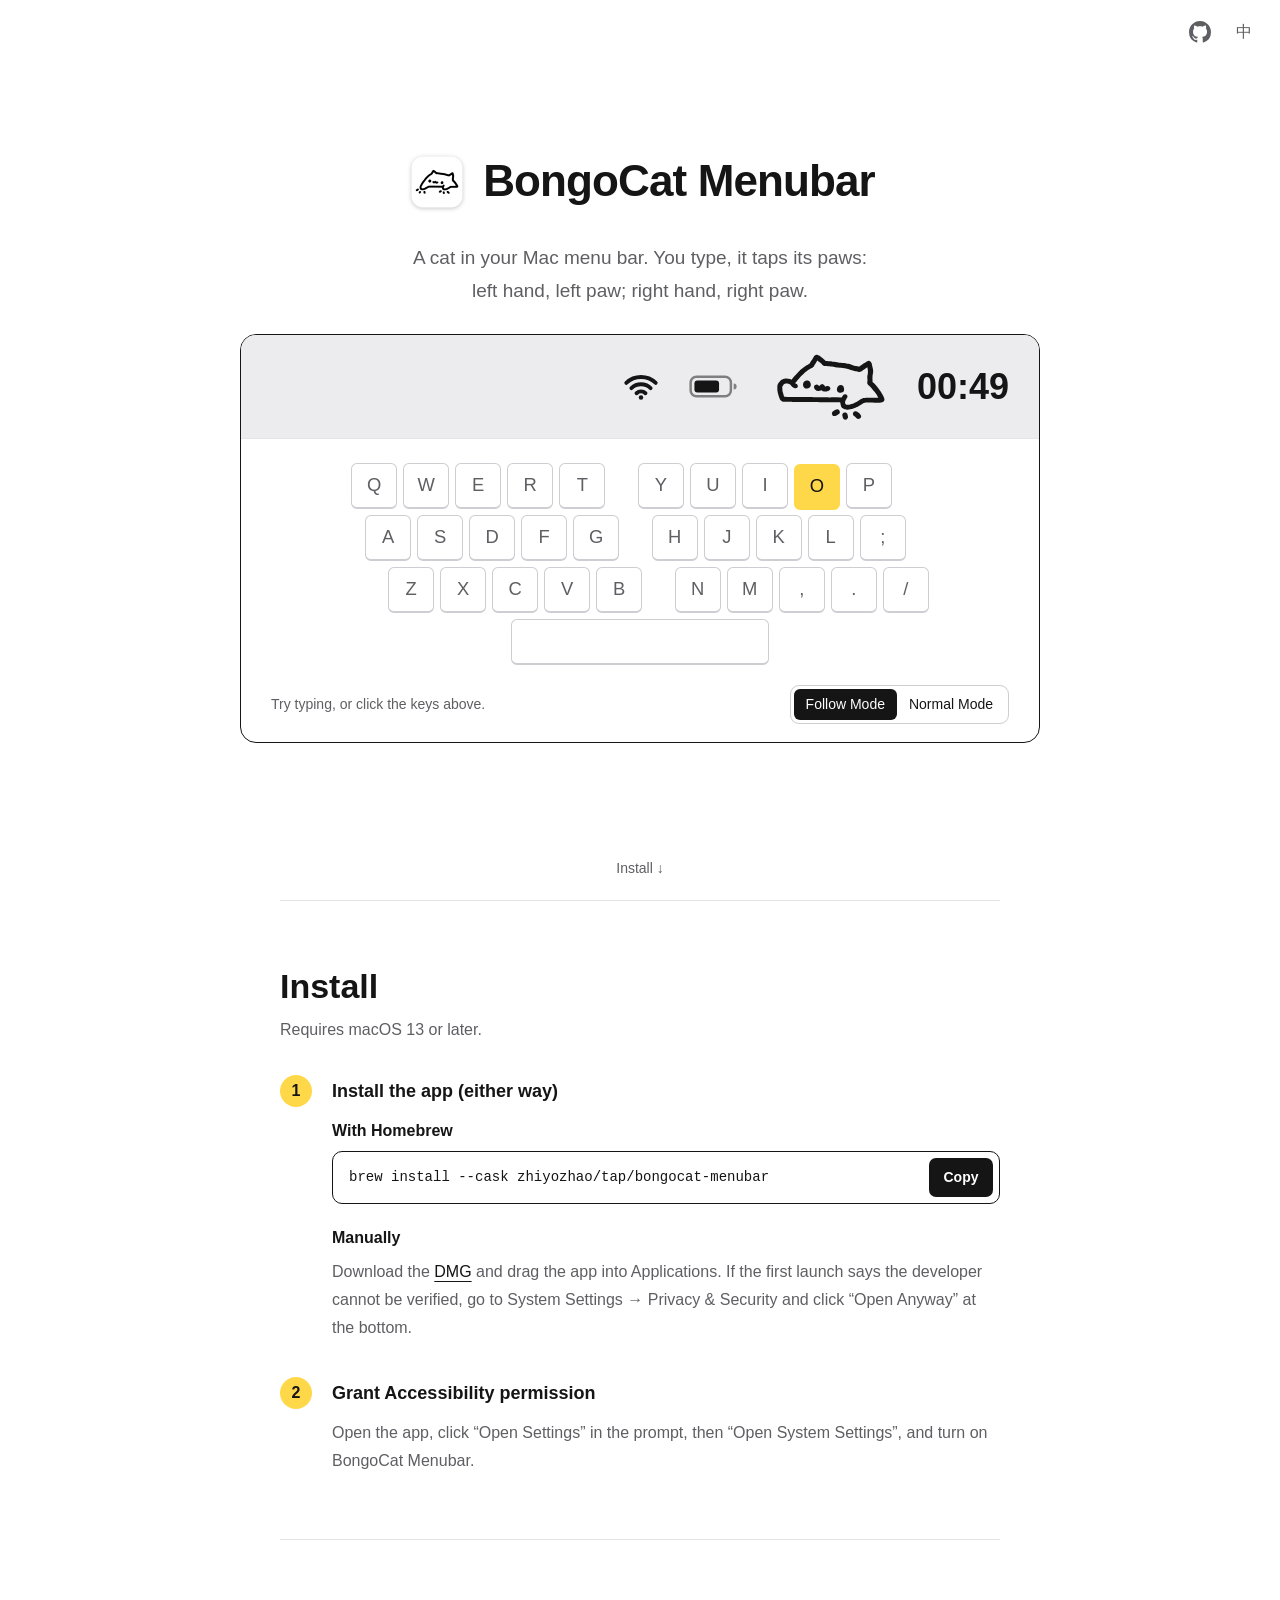
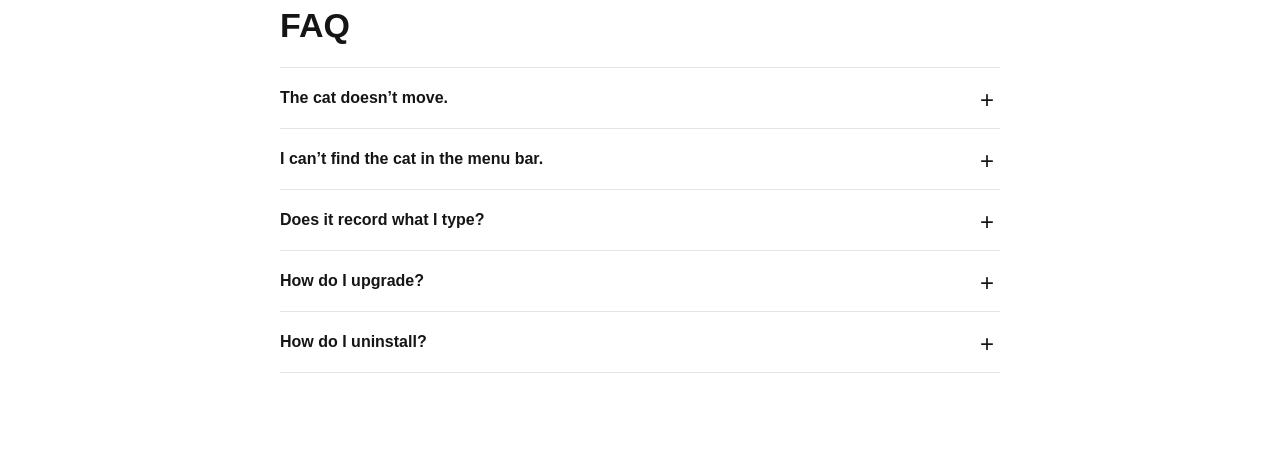
==== commit 1339caa5: "docs: README 的 GIF 改为录制官网演示（中英、深浅色）；官网恢复两种模式切换、菜单栏补上 WiFi 和电池、语言切换改为 EN/中" ====
--- a/site/en/index.html
+++ b/site/en/index.html
@@ -27,7 +27,7 @@
 <body>
   <header class="top">
     <a class="icon-link" href="https://github.com/zhiyozhao/bongocat-menubar" aria-label="GitHub" title="GitHub"><svg viewBox="0 0 16 16" width="22" height="22" aria-hidden="true"><path fill="currentColor" d="M8 0c4.42 0 8 3.58 8 8a8.013 8.013 0 0 1-5.45 7.59c-.4.08-.55-.17-.55-.38 0-.27.01-1.13.01-2.2 0-.75-.25-1.23-.54-1.48 1.78-.2 3.65-.88 3.65-3.95 0-.88-.31-1.59-.82-2.15.08-.2.36-1.02-.08-2.12 0 0-.67-.22-2.2.82-.64-.18-1.32-.27-2-.27-.68 0-1.36.09-2 .27-1.53-1.03-2.2-.82-2.2-.82-.44 1.1-.16 1.92-.08 2.12-.51.56-.82 1.28-.82 2.15 0 3.06 1.86 3.75 3.64 3.95-.23.2-.44.55-.51 1.07-.46.21-1.61.55-2.33-.66-.15-.24-.6-.83-1.23-.82-.67.01-.27.38.01.53.34.19.73.9.82 1.13.16.45.68 1.31 2.69.94 0 .67.01 1.3.01 1.49 0 .21-.15.45-.55.38A7.995 7.995 0 0 1 0 8c0-4.42 3.58-8 8-8Z"/></svg></a>
-    <a class="icon-link" href="../" hreflang="zh-CN" lang="zh-CN" aria-label="中文" title="中文"><svg viewBox="0 0 24 24" width="22" height="22" aria-hidden="true"><path fill="currentColor" d="M12.87 15.07l-2.54-2.51.03-.03c1.74-1.94 2.98-4.17 3.71-6.53H17V4h-7V2H8v2H1v1.99h11.17C11.5 7.92 10.44 9.75 9 11.35 8.07 10.32 7.3 9.19 6.69 8h-2c.73 1.63 1.73 3.17 2.98 4.56l-5.09 5.02L4 19l5-5 3.11 3.11.76-2.04zM18.5 10h-2L12 22h2l1.12-3h4.75L21 22h2l-4.5-12zm-2.62 7l1.62-4.33L19.12 17h-3.24z"/></svg></a>
+    <a class="icon-link" href="../" hreflang="zh-CN" lang="zh-CN" aria-label="中文" title="中文"><span class="lang-text">中</span></a>
   </header>
 
   <main>
@@ -36,6 +36,8 @@
       <p class="lede">A cat in your Mac menu bar. You type, it taps its paws:<br>left hand, left paw; right hand, right paw.</p>
       <figure class="demo" aria-label="Demo: the top right of the menu bar, magnified. Type or tap the keys below and the cat taps along">
         <div class="demo-bar">
+          <svg class="sym wifi" viewBox="0 0 24 18" aria-hidden="true"><g fill="none" stroke="currentColor" stroke-width="2.6" stroke-linecap="round"><path d="M2.2 6.6a14.2 14.2 0 0 1 19.6 0"/><path d="M5.6 10.1a9.3 9.3 0 0 1 12.8 0"/><path d="M9 13.5a4.5 4.5 0 0 1 6 0"/></g><circle cx="12" cy="16.4" r="1.5" fill="currentColor"/></svg>
+          <svg class="sym batt" viewBox="0 0 30 14" aria-hidden="true"><rect x="1" y="1" width="24.5" height="12" rx="3.6" fill="none" stroke="currentColor" stroke-width="1.5" opacity=".5"/><rect x="3.3" y="3.3" width="15" height="7.4" rx="1.8" fill="currentColor"/><path d="M27.2 5.2v3.6a1.8 1.8 0 0 0 0-3.6Z" fill="currentColor" opacity=".5"/></svg>
           <span class="cat" data-frame="idle" aria-hidden="true"><i class="idle"></i><i class="a"></i><i class="b"></i><i class="both"></i></span>
           <span class="clock" aria-hidden="true">12:14</span>
         </div>
@@ -45,7 +47,14 @@
           <div class="row"><span class="key" data-code="KeyZ">Z</span><span class="key" data-code="KeyX">X</span><span class="key" data-code="KeyC">C</span><span class="key" data-code="KeyV">V</span><span class="key" data-code="KeyB">B</span><span class="split"></span><span class="key" data-code="KeyN">N</span><span class="key" data-code="KeyM">M</span><span class="key" data-code="Comma">,</span><span class="key" data-code="Period">.</span><span class="key" data-code="Slash">/</span></div>
           <div class="row"><span class="key space" data-code="Space"></span></div>
         </div>
-        <p class="hint"><span class="pointer">Try typing, or click the keys above.</span><span class="touch">Tap the keys above to try it.</span></p>
+        <div class="demo-foot">
+          <p class="hint"><span class="pointer">Try typing, or click the keys above.</span><span class="touch">Tap the keys above to try it.</span></p>
+          <fieldset class="modes">
+            <legend>Mode</legend>
+            <label><input type="radio" name="mode" value="follow" checked>Follow Mode</label>
+            <label><input type="radio" name="mode" value="normal">Normal Mode</label>
+          </fieldset>
+        </div>
       </figure>
       <a class="more" href="#install">Install <span aria-hidden="true">↓</span></a>
     </section>
@@ -58,7 +67,7 @@
           <li>
             <h3>Install the app (either way)</h3>
             <dl class="ways">
-              <dt>Homebrew</dt>
+              <dt>With Homebrew</dt>
               <dd><div class="install"><code>brew install --cask zhiyozhao/tap/bongocat-menubar</code><button class="copy" type="button" data-copy="brew install --cask zhiyozhao/tap/bongocat-menubar" data-done="Copied" aria-label="Copy install command">Copy</button></div></dd>
               <dt>Manually</dt>
               <dd>Download the <a href="https://github.com/zhiyozhao/bongocat-menubar/releases/latest">DMG</a> and drag the app into Applications. If the first launch says the developer cannot be verified, go to System Settings → Privacy &amp; Security and click “Open Anyway” at the bottom.</dd>
--- a/site/style.css
+++ b/site/style.css
@@ -40,8 +40,9 @@
 
 /* Top right: GitHub and language, nothing else. */
 .top { position: absolute; top: 12px; right: 16px; z-index: 5; display: flex; gap: 4px; }
-.icon-link { display: grid; place-items: center; width: 40px; height: 40px; border-radius: 10px; color: var(--pencil); }
+.icon-link { display: grid; place-items: center; width: 40px; height: 40px; border-radius: 10px; color: var(--pencil); text-decoration: none; }
 .icon-link:hover { color: var(--ink); background: var(--rule); }
+.lang-text { font-size: 16px; font-weight: 700; line-height: 1; }
 
 /* The cat: four stacked masks, one visible. Color follows currentColor. */
 .cat { position: relative; display: inline-block; aspect-ratio: 89 / 51; color: var(--ink); }
@@ -67,6 +68,9 @@
 .demo { width: min(100%, 800px); margin: 0; padding: 0 0 18px; border: 1.5px solid var(--ink); border-radius: 16px; overflow: hidden; background: var(--paper); }
 .demo-bar { display: flex; align-items: center; justify-content: flex-end; gap: clamp(18px, 4vw, 30px); height: clamp(64px, min(10vw, 12vh), 104px); padding: 0 clamp(20px, 4vw, 30px); background: var(--bar); border-bottom: 1px solid var(--rule); }
 .demo-bar .cat { height: clamp(40px, min(6.5vw, 8vh), 68px); }
+.demo-bar .sym { flex: none; color: var(--ink); }
+.demo-bar .wifi { height: clamp(16px, min(2.6vw, 3.2vh), 27px); width: auto; }
+.demo-bar .batt { height: clamp(14px, min(2.2vw, 2.7vh), 23px); width: auto; }
 .demo-bar .clock { font-size: clamp(22px, min(3.4vw, 4vh), 36px); font-weight: 600; font-variant-numeric: tabular-nums; }
 .keyboard { --k: clamp(26px, min(3.6vw, 5.4vh), 46px); --g: clamp(4px, .6vw, 6px); display: grid; justify-content: center; gap: var(--g); margin: 24px auto 0; padding: 0 12px;
   user-select: none; -webkit-user-select: none; touch-action: manipulation; }
@@ -79,9 +83,16 @@
   background: var(--key); color: var(--pencil); font-size: calc(var(--k) * .4); cursor: pointer; }
 .key.space { width: calc(var(--k) * 5.6); }
 .key.down { background: var(--marker); border-color: var(--marker); color: var(--on-marker); transform: translateY(1px); }
-.hint { margin: 16px 0 0; color: var(--pencil); font-size: 14px; }
+.demo-foot { display: flex; flex-wrap: wrap; align-items: center; justify-content: space-between; gap: 12px 20px; margin: 20px clamp(16px, 4vw, 30px) 0; }
+.hint { margin: 0; color: var(--pencil); font-size: 14px; }
 .hint .touch { display: none; }
 @media (hover: none) { .hint .pointer { display: none; } .hint .touch { display: inline; } }
+.modes { display: inline-flex; margin: 0; padding: 3px; border: 1px solid var(--key-edge); border-radius: 9px; font-size: 14px; }
+.modes legend { position: absolute; width: 1px; height: 1px; overflow: hidden; clip: rect(0 0 0 0); }
+.modes label { position: relative; padding: 3px 12px; border-radius: 6px; cursor: pointer; white-space: nowrap; }
+.modes input { position: absolute; opacity: 0; }
+.modes label:has(input:checked) { background: var(--ink); color: var(--paper); }
+.modes label:has(input:focus-visible) { outline: 3px solid var(--marker); outline-offset: 2px; }
 
 /* Below the fold */
 .wrap { width: min(calc(100% - 48px), 720px); margin-inline: auto; }
@@ -122,5 +133,6 @@
   .steps > li { padding-left: 44px; }
   .install { align-items: flex-start; }
   .install code { white-space: normal; overflow-wrap: anywhere; font-size: 13px; line-height: 1.5; }
+  .demo-foot { flex-direction: column; }
   .keyboard { --k: min(30px, calc((100vw - 32px - 24px - 9 * 4px - 14px) / 10.8)); --g: 4px; }
 }
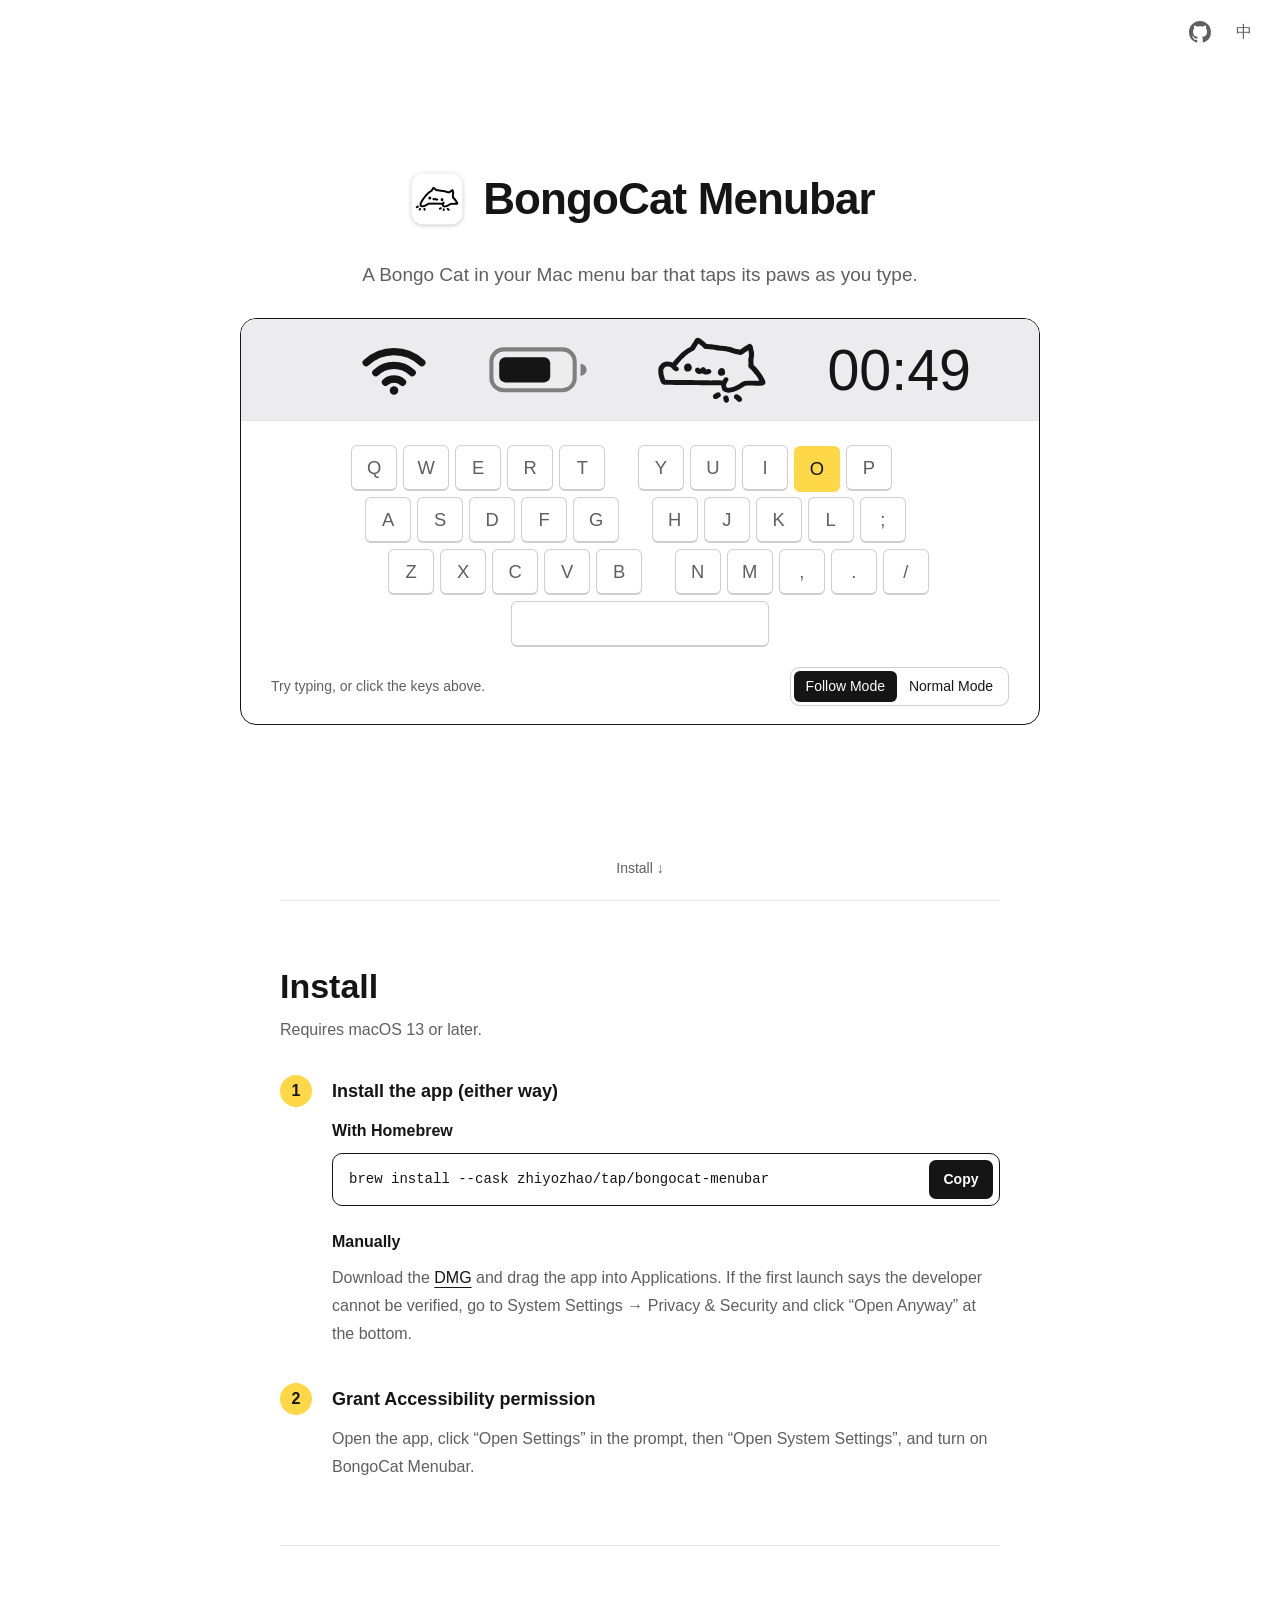
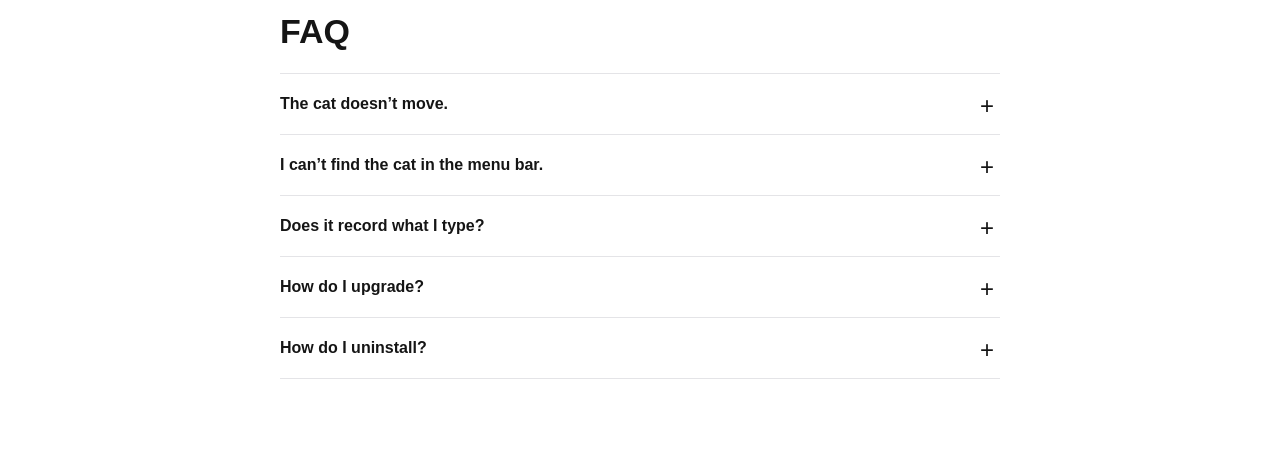
==== commit b21a9c4e: "docs: 菜单栏演示按真实比例重画 WiFi、电池和时钟并重录 GIF；README 安装方式和常见问题改用标题；一句话介绍改写" ====
--- a/site/en/index.html
+++ b/site/en/index.html
@@ -4,7 +4,7 @@
   <meta charset="utf-8">
   <meta name="viewport" content="width=device-width, initial-scale=1">
   <title>BongoCat Menubar: you type, it taps along</title>
-  <meta name="description" content="A cat in your Mac menu bar that taps its paws as you type: left hand, left paw; right hand, right paw. Free and open source, macOS 13 or later.">
+  <meta name="description" content="A Bongo Cat in your Mac menu bar that taps its paws as you type. Free and open source, macOS 13 or later.">
   <link rel="canonical" href="https://zhiyozhao.github.io/bongocat-menubar/en/">
   <link rel="alternate" hreflang="zh-CN" href="https://zhiyozhao.github.io/bongocat-menubar/">
   <link rel="alternate" hreflang="en" href="https://zhiyozhao.github.io/bongocat-menubar/en/">
@@ -13,7 +13,7 @@
   <meta name="theme-color" content="#18181a" media="(prefers-color-scheme: dark)">
   <meta property="og:type" content="website">
   <meta property="og:title" content="BongoCat Menubar: you type, it taps along">
-  <meta property="og:description" content="A cat in your Mac menu bar that taps its paws as you type: left hand, left paw; right hand, right paw. Free and open source, macOS 13 or later.">
+  <meta property="og:description" content="A Bongo Cat in your Mac menu bar that taps its paws as you type. Free and open source, macOS 13 or later.">
   <meta property="og:url" content="https://zhiyozhao.github.io/bongocat-menubar/en/">
   <meta property="og:image" content="https://zhiyozhao.github.io/bongocat-menubar/assets/og-en.png">
   <meta property="og:locale" content="en_US">
@@ -33,11 +33,11 @@
   <main>
     <section class="hero">
       <div class="title"><img src="../assets/icon-128.png" alt="" width="64" height="64"><h1>BongoCat Menubar</h1></div>
-      <p class="lede">A cat in your Mac menu bar. You type, it taps its paws:<br>left hand, left paw; right hand, right paw.</p>
+      <p class="lede">A Bongo Cat in your Mac menu bar that taps its paws as you type.</p>
       <figure class="demo" aria-label="Demo: the top right of the menu bar, magnified. Type or tap the keys below and the cat taps along">
         <div class="demo-bar">
           <svg class="sym wifi" viewBox="0 0 24 18" aria-hidden="true"><g fill="none" stroke="currentColor" stroke-width="2.6" stroke-linecap="round"><path d="M2.2 6.6a14.2 14.2 0 0 1 19.6 0"/><path d="M5.6 10.1a9.3 9.3 0 0 1 12.8 0"/><path d="M9 13.5a4.5 4.5 0 0 1 6 0"/></g><circle cx="12" cy="16.4" r="1.5" fill="currentColor"/></svg>
-          <svg class="sym batt" viewBox="0 0 30 14" aria-hidden="true"><rect x="1" y="1" width="24.5" height="12" rx="3.6" fill="none" stroke="currentColor" stroke-width="1.5" opacity=".5"/><rect x="3.3" y="3.3" width="15" height="7.4" rx="1.8" fill="currentColor"/><path d="M27.2 5.2v3.6a1.8 1.8 0 0 0 0-3.6Z" fill="currentColor" opacity=".5"/></svg>
+          <svg class="sym batt" viewBox="0 0 30 14" aria-hidden="true"><rect x="1" y="1" width="24.5" height="12" rx="3.6" fill="none" stroke="currentColor" stroke-width="1.2" opacity=".5"/><rect x="3.3" y="3.3" width="15" height="7.4" rx="1.8" fill="currentColor"/><path d="M27.2 5.2v3.6a1.8 1.8 0 0 0 0-3.6Z" fill="currentColor" opacity=".5"/></svg>
           <span class="cat" data-frame="idle" aria-hidden="true"><i class="idle"></i><i class="a"></i><i class="b"></i><i class="both"></i></span>
           <span class="clock" aria-hidden="true">12:14</span>
         </div>
@@ -66,12 +66,12 @@
         <ol class="steps">
           <li>
             <h3>Install the app (either way)</h3>
-            <dl class="ways">
-              <dt>With Homebrew</dt>
-              <dd><div class="install"><code>brew install --cask zhiyozhao/tap/bongocat-menubar</code><button class="copy" type="button" data-copy="brew install --cask zhiyozhao/tap/bongocat-menubar" data-done="Copied" aria-label="Copy install command">Copy</button></div></dd>
-              <dt>Manually</dt>
-              <dd>Download the <a href="https://github.com/zhiyozhao/bongocat-menubar/releases/latest">DMG</a> and drag the app into Applications. If the first launch says the developer cannot be verified, go to System Settings → Privacy &amp; Security and click “Open Anyway” at the bottom.</dd>
-            </dl>
+            <div class="ways">
+              <h4>With Homebrew</h4>
+              <div class="install"><code>brew install --cask zhiyozhao/tap/bongocat-menubar</code><button class="copy" type="button" data-copy="brew install --cask zhiyozhao/tap/bongocat-menubar" data-done="Copied" aria-label="Copy install command">Copy</button></div>
+              <h4>Manually</h4>
+              <p>Download the <a href="https://github.com/zhiyozhao/bongocat-menubar/releases/latest">DMG</a> and drag the app into Applications. If the first launch says the developer cannot be verified, go to System Settings → Privacy &amp; Security and click “Open Anyway” at the bottom.</p>
+            </div>
           </li>
           <li>
             <h3>Grant Accessibility permission</h3>
--- a/site/style.css
+++ b/site/style.css
@@ -66,12 +66,17 @@
 .more:hover { color: var(--ink); text-decoration: none; }
 
 .demo { width: min(100%, 800px); margin: 0; padding: 0 0 18px; border: 1.5px solid var(--ink); border-radius: 16px; overflow: hidden; background: var(--paper); }
-.demo-bar { display: flex; align-items: center; justify-content: flex-end; gap: clamp(18px, 4vw, 30px); height: clamp(64px, min(10vw, 12vh), 104px); padding: 0 clamp(20px, 4vw, 30px); background: var(--bar); border-bottom: 1px solid var(--rule); }
-.demo-bar .cat { height: clamp(40px, min(6.5vw, 8vh), 68px); }
+/* Menu bar, magnified. Everything is sized in --u (one menu bar point) with the
+   real macOS proportions: bar 24pt, app icon 16pt tall, Wi-Fi about 16 x 12pt,
+   battery about 24 x 11pt, clock in 13.5pt text, about 14pt between items. */
+.demo-bar { --u: clamp(1.8px, min(.4vw, .5vh, (100vw - 40px) / 176), 4.25px);
+  display: flex; align-items: center; justify-content: flex-end; gap: calc(14 * var(--u)); height: calc(24 * var(--u));
+  padding: 0 calc(16 * var(--u)); background: var(--bar); border-bottom: 1px solid var(--rule); }
+.demo-bar .cat { height: calc(16 * var(--u)); }
 .demo-bar .sym { flex: none; color: var(--ink); }
-.demo-bar .wifi { height: clamp(16px, min(2.6vw, 3.2vh), 27px); width: auto; }
-.demo-bar .batt { height: clamp(14px, min(2.2vw, 2.7vh), 23px); width: auto; }
-.demo-bar .clock { font-size: clamp(22px, min(3.4vw, 4vh), 36px); font-weight: 600; font-variant-numeric: tabular-nums; }
+.demo-bar .wifi { height: calc(12 * var(--u)); width: auto; }
+.demo-bar .batt { width: calc(24 * var(--u)); height: auto; }
+.demo-bar .clock { font-size: calc(13.5 * var(--u)); font-weight: 500; font-variant-numeric: tabular-nums; }
 .keyboard { --k: clamp(26px, min(3.6vw, 5.4vh), 46px); --g: clamp(4px, .6vw, 6px); display: grid; justify-content: center; gap: var(--g); margin: 24px auto 0; padding: 0 12px;
   user-select: none; -webkit-user-select: none; touch-action: manipulation; }
 .row { display: flex; gap: var(--g); }
@@ -107,10 +112,8 @@
 .steps > li::before { content: counter(step); position: absolute; left: 0; top: -1px; display: grid; place-items: center; width: 32px; height: 32px;
   border-radius: 50%; background: var(--marker); color: var(--on-marker); font-weight: 800; }
 .steps p { margin: 0; color: var(--pencil); }
-.ways { margin: 0; display: grid; gap: 6px; }
-.ways dt { font-weight: 650; }
-.ways dd { margin: 0 0 14px; color: var(--pencil); }
-.ways dd:last-child { margin-bottom: 0; }
+.ways h4 { margin: 0 0 8px; font-size: 16px; }
+.ways .install { margin-bottom: 22px; }
 .ways a { color: var(--ink); }
 
 .install { display: flex; align-items: center; gap: 10px; padding: 6px 6px 6px 16px; border: 1.5px solid var(--ink); border-radius: 10px; color: var(--ink); }
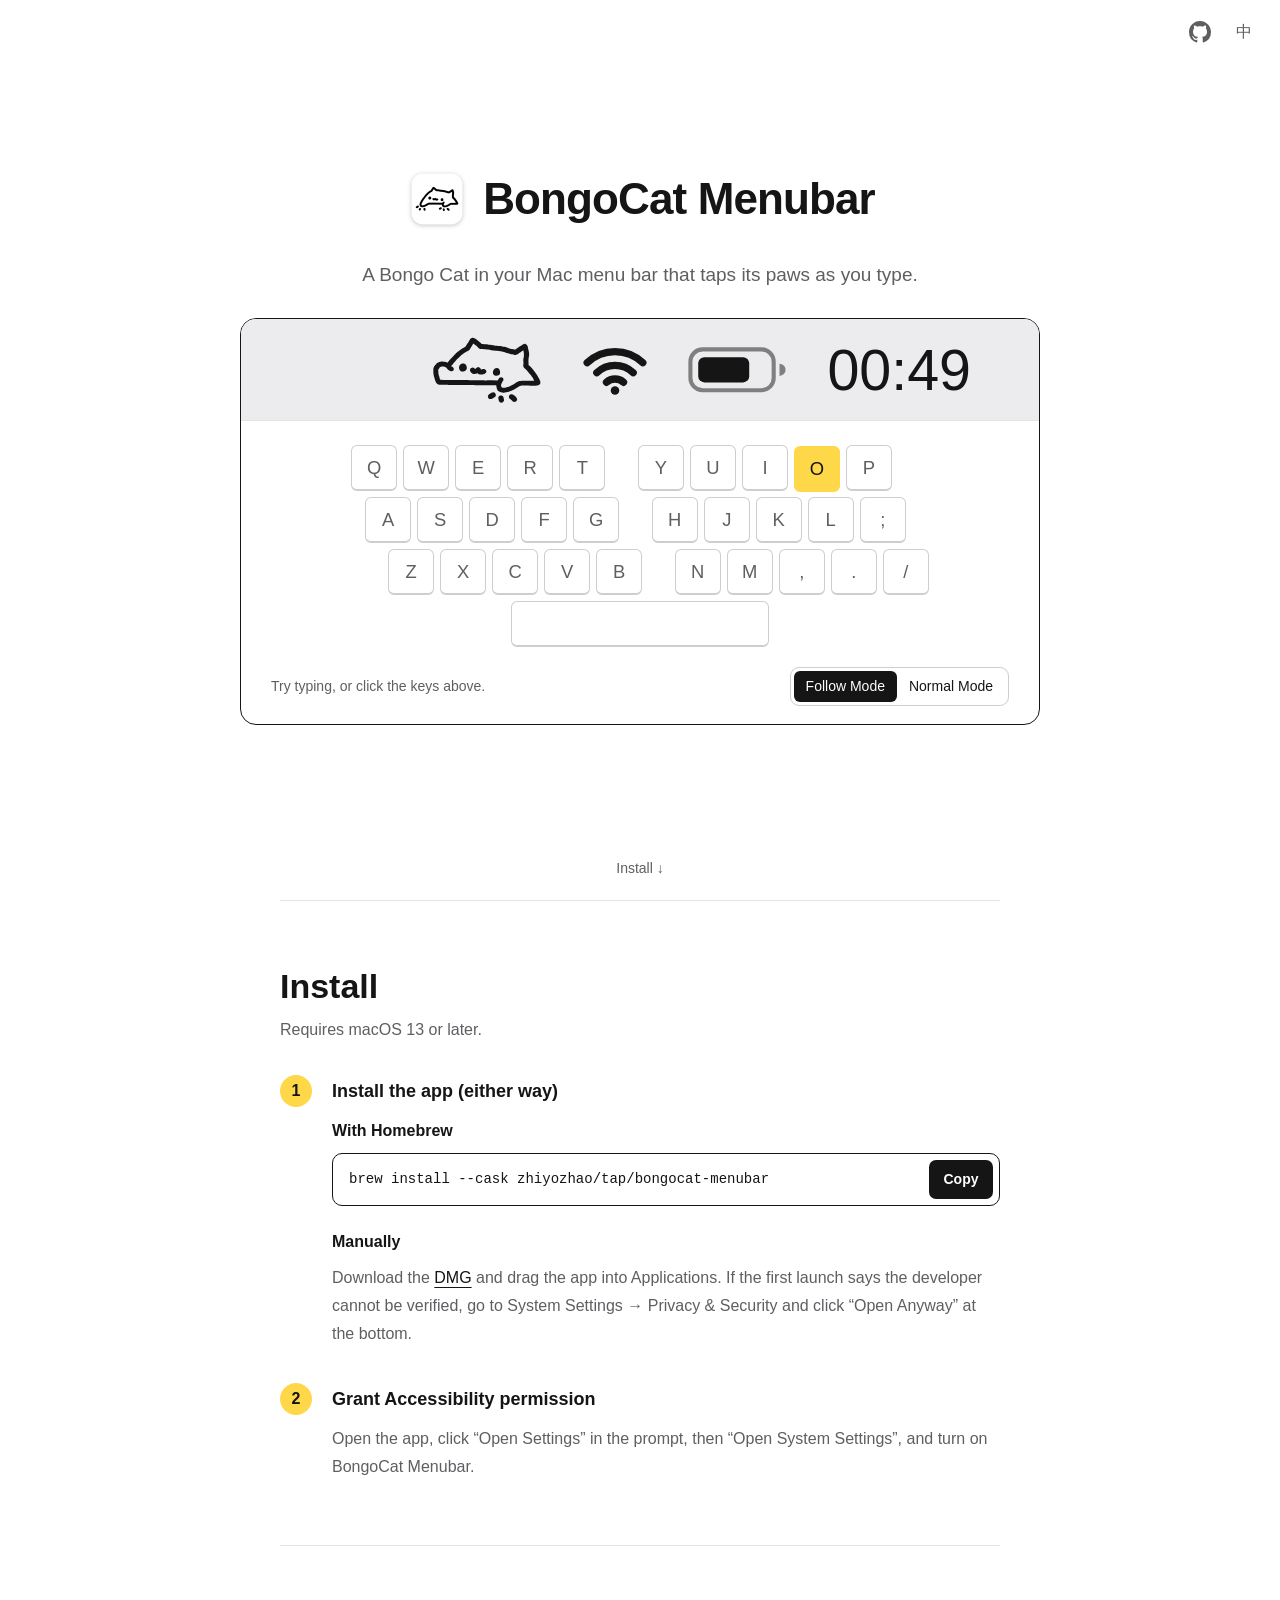
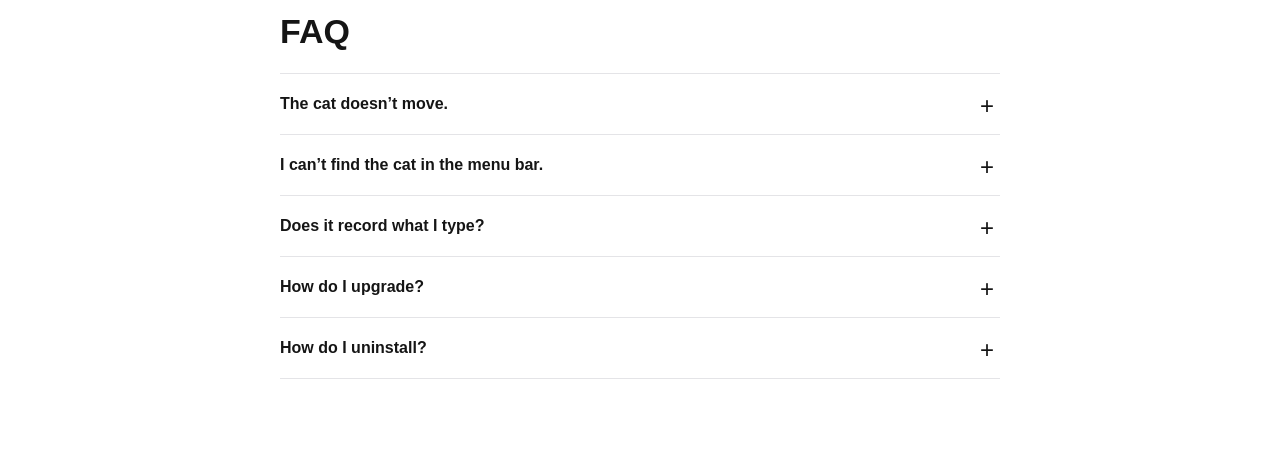
==== commit 29ec208d: "docs: 演示菜单栏改为小猫、WiFi、电池、时钟靠右排在一起，间距收紧并重录 GIF" ====
--- a/site/en/index.html
+++ b/site/en/index.html
@@ -36,9 +36,9 @@
       <p class="lede">A Bongo Cat in your Mac menu bar that taps its paws as you type.</p>
       <figure class="demo" aria-label="Demo: the top right of the menu bar, magnified. Type or tap the keys below and the cat taps along">
         <div class="demo-bar">
+          <span class="cat" data-frame="idle" aria-hidden="true"><i class="idle"></i><i class="a"></i><i class="b"></i><i class="both"></i></span>
           <svg class="sym wifi" viewBox="0 0 24 18" aria-hidden="true"><g fill="none" stroke="currentColor" stroke-width="2.6" stroke-linecap="round"><path d="M2.2 6.6a14.2 14.2 0 0 1 19.6 0"/><path d="M5.6 10.1a9.3 9.3 0 0 1 12.8 0"/><path d="M9 13.5a4.5 4.5 0 0 1 6 0"/></g><circle cx="12" cy="16.4" r="1.5" fill="currentColor"/></svg>
           <svg class="sym batt" viewBox="0 0 30 14" aria-hidden="true"><rect x="1" y="1" width="24.5" height="12" rx="3.6" fill="none" stroke="currentColor" stroke-width="1.2" opacity=".5"/><rect x="3.3" y="3.3" width="15" height="7.4" rx="1.8" fill="currentColor"/><path d="M27.2 5.2v3.6a1.8 1.8 0 0 0 0-3.6Z" fill="currentColor" opacity=".5"/></svg>
-          <span class="cat" data-frame="idle" aria-hidden="true"><i class="idle"></i><i class="a"></i><i class="b"></i><i class="both"></i></span>
           <span class="clock" aria-hidden="true">12:14</span>
         </div>
         <div class="keyboard" aria-hidden="true">
--- a/site/style.css
+++ b/site/style.css
@@ -68,9 +68,10 @@
 .demo { width: min(100%, 800px); margin: 0; padding: 0 0 18px; border: 1.5px solid var(--ink); border-radius: 16px; overflow: hidden; background: var(--paper); }
 /* Menu bar, magnified. Everything is sized in --u (one menu bar point) with the
    real macOS proportions: bar 24pt, app icon 16pt tall, Wi-Fi about 16 x 12pt,
-   battery about 24 x 11pt, clock in 13.5pt text, about 14pt between items. */
+   battery about 24 x 11pt, clock in 13.5pt text. Status items sit together on the
+   right, about 9pt apart; the left of the bar stays empty. */
 .demo-bar { --u: clamp(1.8px, min(.4vw, .5vh, (100vw - 40px) / 176), 4.25px);
-  display: flex; align-items: center; justify-content: flex-end; gap: calc(14 * var(--u)); height: calc(24 * var(--u));
+  display: flex; align-items: center; justify-content: flex-end; gap: calc(9 * var(--u)); height: calc(24 * var(--u));
   padding: 0 calc(16 * var(--u)); background: var(--bar); border-bottom: 1px solid var(--rule); }
 .demo-bar .cat { height: calc(16 * var(--u)); }
 .demo-bar .sym { flex: none; color: var(--ink); }
@@ -139,3 +140,4 @@
   .demo-foot { flex-direction: column; }
   .keyboard { --k: min(30px, calc((100vw - 32px - 24px - 9 * 4px - 14px) / 10.8)); --g: 4px; }
 }
+.nw { white-space: nowrap; }
